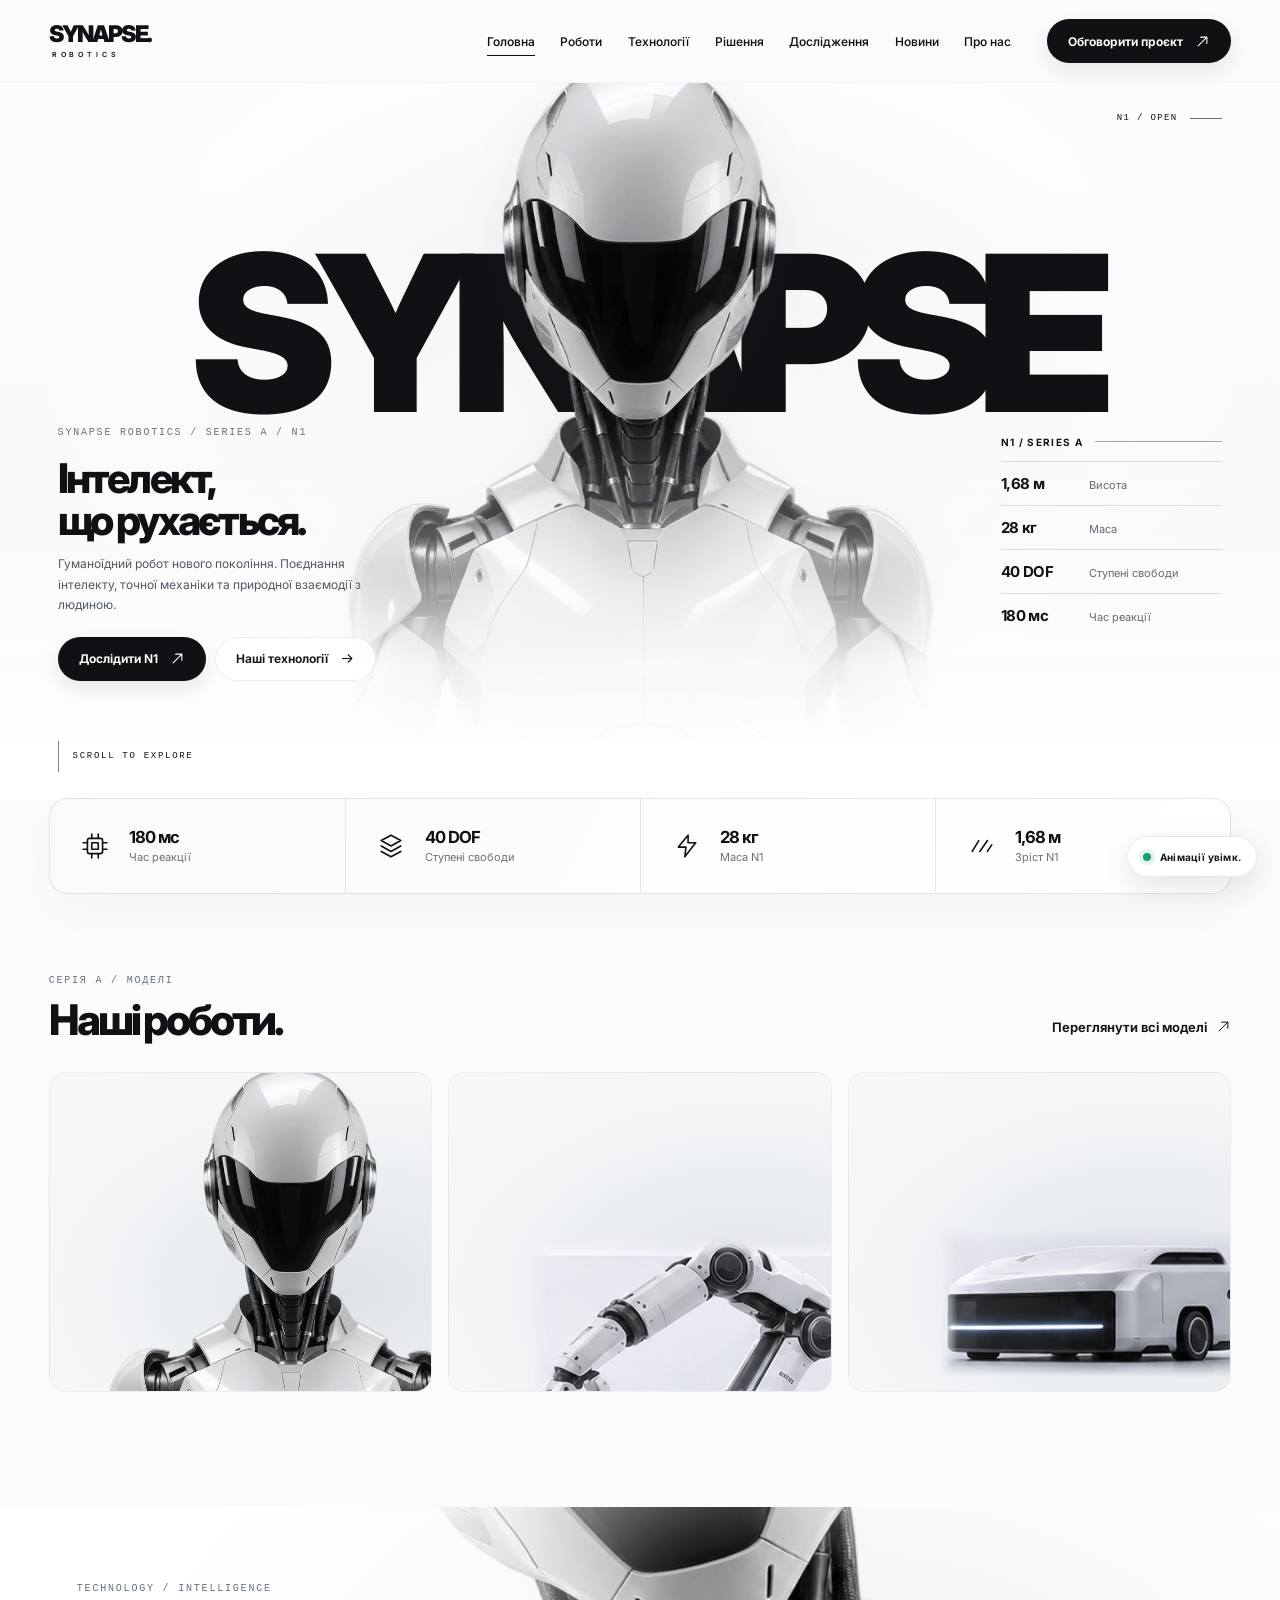
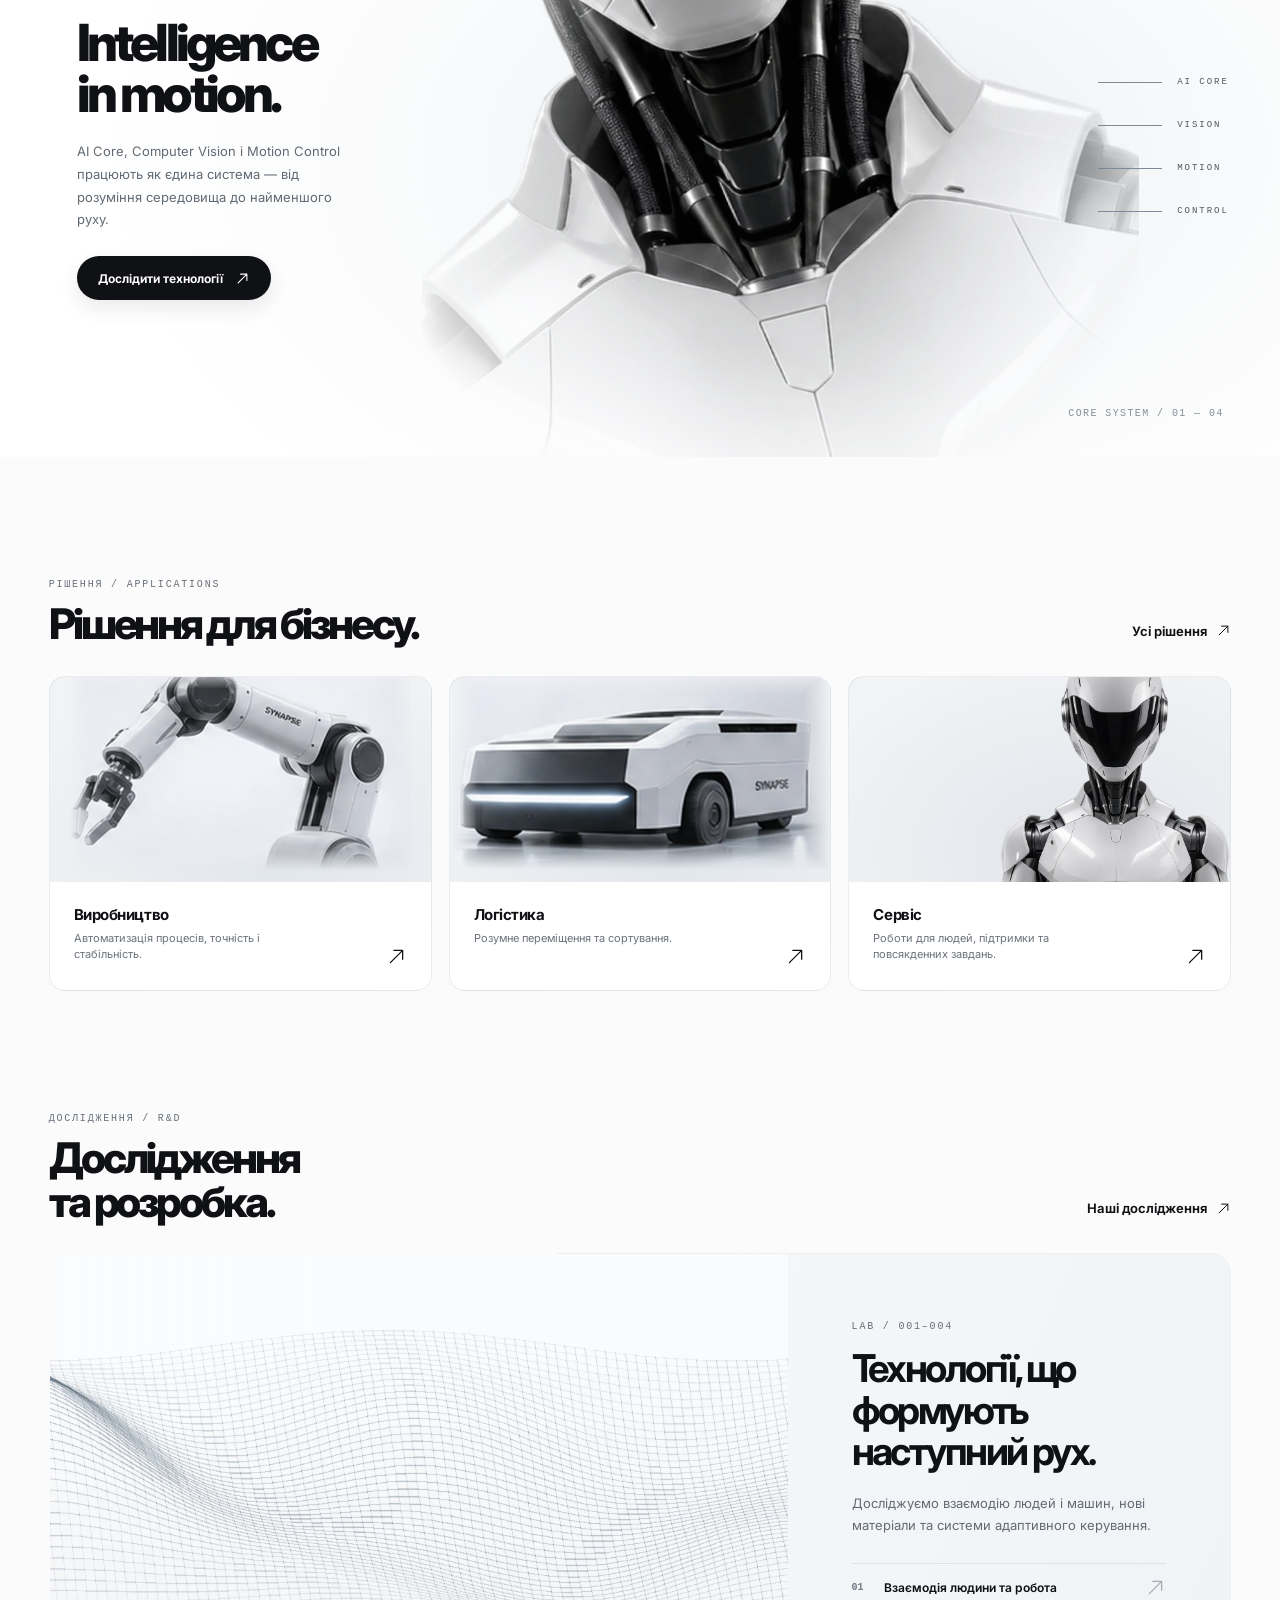
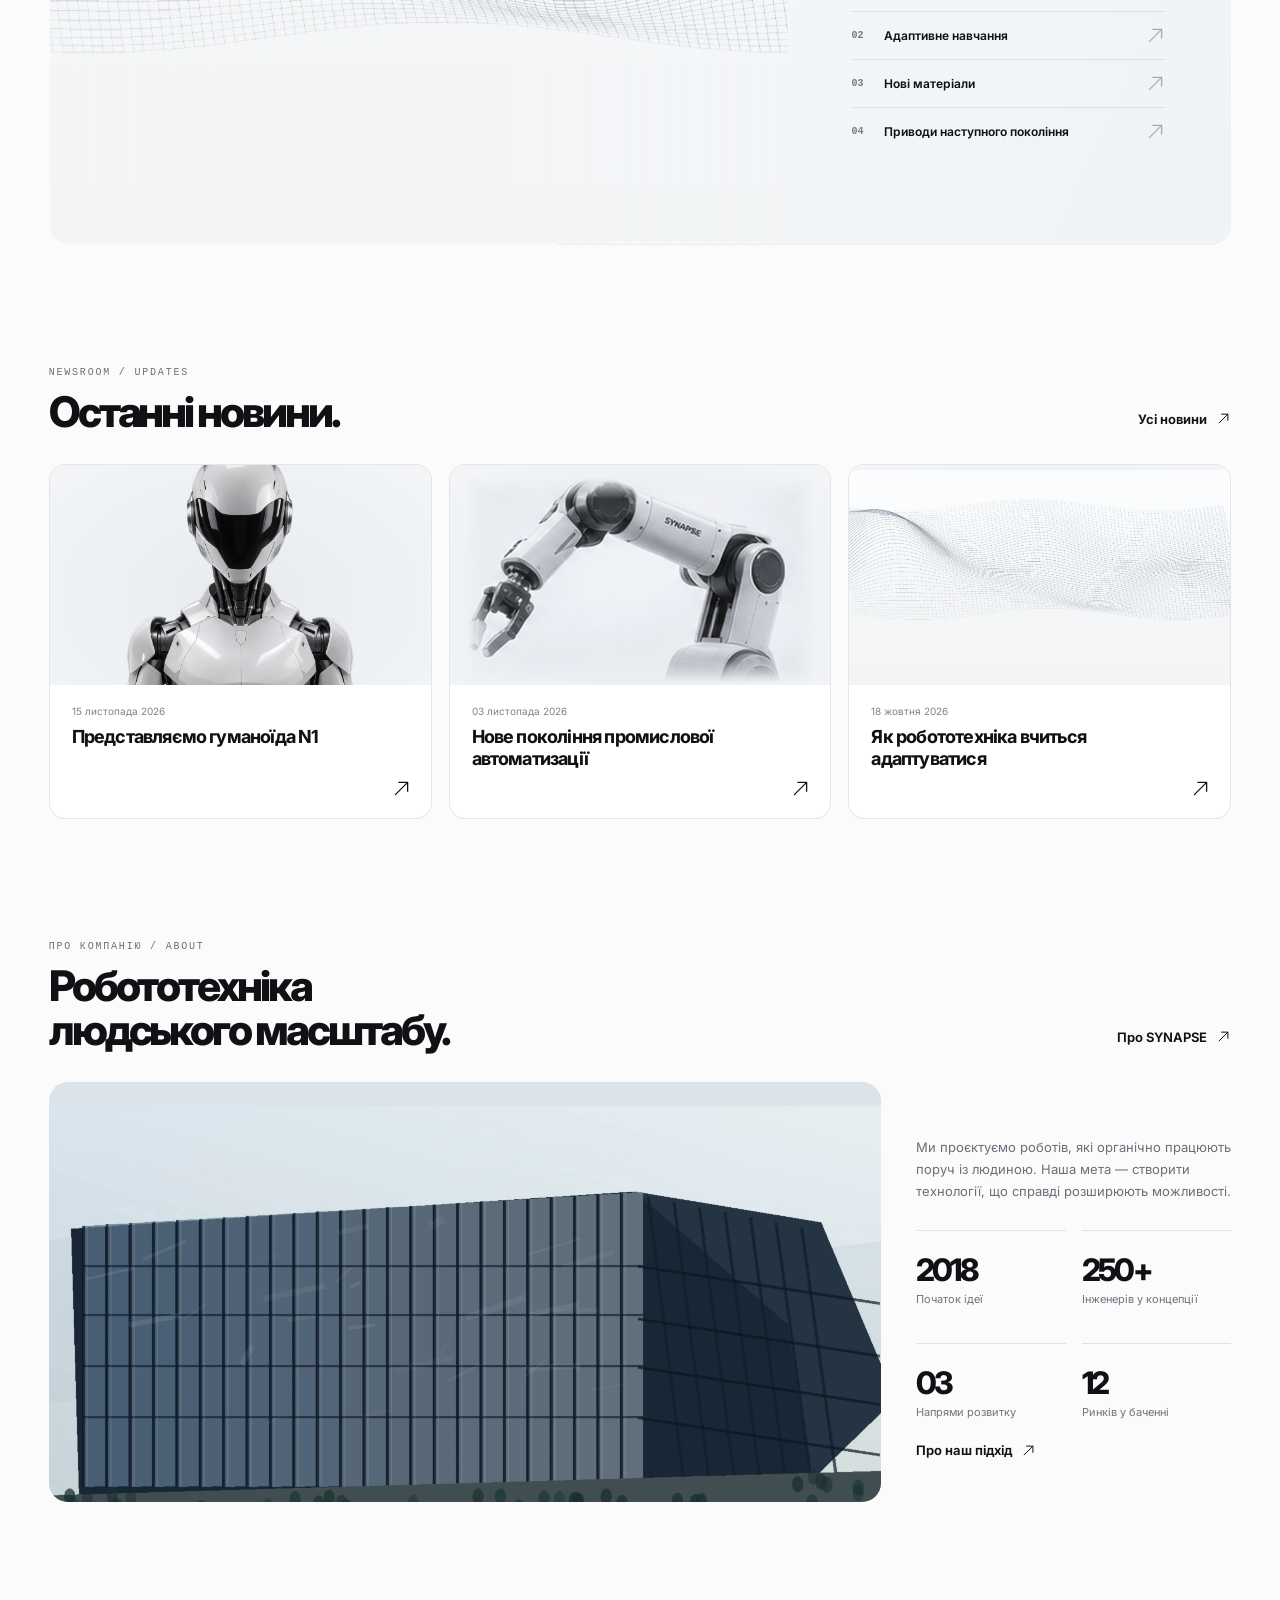
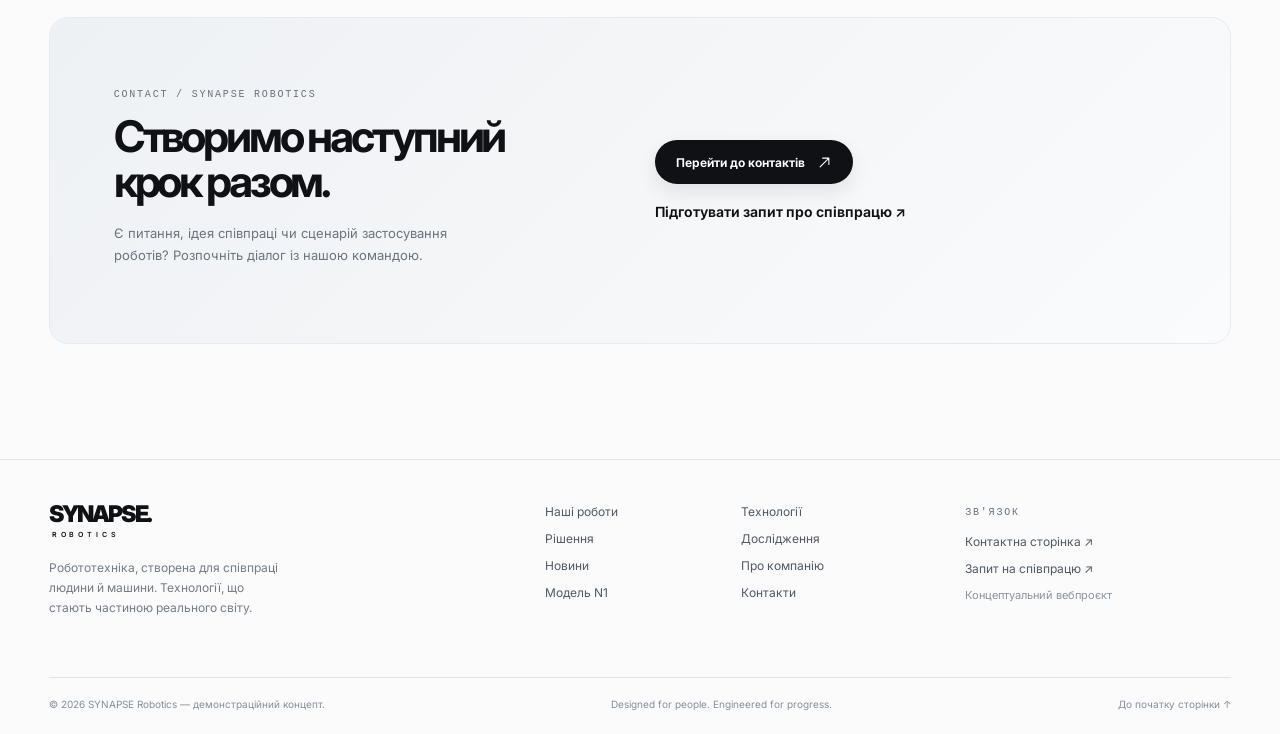
==== index.html @ aba58dbf "SYNAPSE" ====
<!DOCTYPE html>
<html lang="uk">
    <head>
        <meta charset="utf-8"/>
        <meta content="width=device-width, initial-scale=1" name="viewport"/>
        <meta content="#fbfbfc" name="theme-color"/>
        <meta content="SYNAPSE Robotics — концептуальна робототехнічна компанія. Моделі N1, A7, M3, технології, рішення й дослідження." name="description"/>
        <meta content="Інтелект, що рухається — SYNAPSE Robotics" property="og:title"/>
        <meta content="SYNAPSE Robotics — концептуальна робототехнічна компанія. Моделі N1, A7, M3, технології, рішення й дослідження." property="og:description"/>
        <title>
            Інтелект, що рухається | SYNAPSE Robotics
        </title>
        <link as="image" fetchpriority="high" href="assets/images/n1-1165.webp" imagesizes="(max-width: 767px) 100vw, 46vw" imagesrcset="assets/images/n1-480.webp 480w, assets/images/n1-720.webp 720w, assets/images/n1-960.webp 960w, assets/images/n1-1165.webp 1165w" rel="preload"/>
        <link href="assets/css/style.css" rel="stylesheet"/>
        <script defer="" src="assets/js/main.js">
        </script>
    </head>
    <body>
        <noscript>
            <div class="js-required">
                Для анімацій SYNAPSE потрібно ввімкнути JavaScript у браузері.
            </div>
        </noscript>
        <header class="site-header" id="top">
            <div class="header-inner">
                <a aria-label="SYNAPSE Robotics — головна" class="brand" aria-current="location" href="#hero">
                    <span>
                        SYNAPSE.
                    </span>
                    <span class="brand__sub">
                        ROBOTICS
                    </span>
                </a>
                <nav aria-label="Основна навігація" class="site-nav">
                    <a  aria-current="location" href="#hero">
                        Головна
                    </a>
                    <a href="#robots">
                        Роботи
                    </a>
                    <a href="#technology">
                        Технології
                    </a>
                    <a href="#solutions">
                        Рішення
                    </a>
                    <a href="#research">
                        Дослідження
                    </a>
                    <a href="#news">
                        Новини
                    </a>
                    <a href="#about">
                        Про нас
                    </a>
                </nav>
                <div class="header-cta">
                    <a class="btn btn-dark" href="#contact">
                        Обговорити проєкт
                        <svg aria-hidden="true" viewbox="0 0 24 24">
                            <path d="M5 19 19 5M9 5h10v10">
                            </path>
                        </svg>
                    </a>
                </div>
                <button aria-controls="mobile-menu" aria-expanded="false" aria-label="Відкрити меню" class="mobile-toggle" type="button">
                    <span>
                    </span>
                </button>
            </div>
            <nav aria-label="Мобільна навігація" class="mobile-panel" id="mobile-menu">
                <a  aria-current="location" href="#hero">
                    Головна
                </a>
                <a href="#robots">
                    Роботи
                </a>
                <a href="#technology">
                    Технології
                </a>
                <a href="#solutions">
                    Рішення
                </a>
                <a href="#research">
                    Дослідження
                </a>
                <a href="#news">
                    Новини
                </a>
                <a href="#about">
                    Про нас
                </a>
                <a class="btn btn-dark" href="#contact">
                    Зв’язатися з нами
                    <svg aria-hidden="true" viewbox="0 0 24 24">
                        <path d="M5 19 19 5M9 5h10v10">
                        </path>
                    </svg>
                </a>
            </nav>
        </header>
        <main id="main-content">
            <section aria-label="Гуманоїдний робот N1" class="hero" id="hero">
                <div aria-hidden="true" class="hero__atmosphere">
                </div>
                <div aria-hidden="true" class="hero__word">
                    SYNAPSE
                </div>
                <div class="hero__robot-stage">
                    <img alt="Гуманоїдний робот SYNAPSE N1: білий корпус, темний візор і деталізовані механізми" class="hero__robot" decoding="async" fetchpriority="high" height="1350" sizes="(max-width: 767px) 100vw, 46vw" src="assets/images/n1-1165.webp" srcset="assets/images/n1-480.webp 480w, assets/images/n1-720.webp 720w, assets/images/n1-960.webp 960w, assets/images/n1-1165.webp 1165w" width="1165"/>
                </div>
                <div aria-hidden="true" class="hero__fade">
                </div>
                <span class="hero__index monolabel">
                    N1 / OPEN
                </span>
                <div class="hero__copy">
                    <span class="eyebrow">
                        SYNAPSE ROBOTICS / SERIES A / N1
                    </span>
                    <h1>
                        Інтелект,
                        <br/>
                        що рухається.
                    </h1>
                    <p>
                        Гуманоїдний робот нового покоління. Поєднання інтелекту, точної механіки та природної взаємодії з людиною.
                    </p>
                    <div class="hero__buttons">
                        <a class="btn btn-dark" href="pages/robot-n1.html">
                            Дослідити N1
                            <svg aria-hidden="true" viewbox="0 0 24 24">
                                <path d="M5 19 19 5M9 5h10v10">
                                </path>
                            </svg>
                        </a>
                        <a class="btn btn-light" href="#technology">
                            Наші технології
                            <svg aria-hidden="true" viewbox="0 0 24 24">
                                <path d="M4 12h15m-6-6 6 6-6 6">
                                </path>
                            </svg>
                        </a>
                    </div>
                </div>
                <aside aria-label="Характеристики N1" class="hero__specs">
                    <div class="hero__spec-heading">
                        N1 / SERIES A
                    </div>
                    <div class="hero__spec-item">
                        <strong>
                            1,68 м
                        </strong>
                        <span>
                            Висота
                        </span>
                    </div>
                    <div class="hero__spec-item">
                        <strong>
                            28 кг
                        </strong>
                        <span>
                            Маса
                        </span>
                    </div>
                    <div class="hero__spec-item">
                        <strong>
                            40 DOF
                        </strong>
                        <span>
                            Ступені свободи
                        </span>
                    </div>
                    <div class="hero__spec-item">
                        <strong>
                            180 мс
                        </strong>
                        <span>
                            Час реакції
                        </span>
                    </div>
                </aside>
                <a class="hero__scroll monolabel" href="#robots">
                    SCROLL TO EXPLORE
                </a>
            </section>
            <div class="spec-strip container" data-reveal="">
                <div class="spec-strip__item">
                    <span class="icon">
                        <svg aria-hidden="true" viewbox="0 0 24 24">
                            <rect height="14" rx="2" width="14" x="5" y="5">
                            </rect>
                            <path d="M9 9h6v6H9zM9 1v4m6-4v4M9 19v4m6-4v4M1 9h4m-4 6h4m14-6h4m-4 6h4">
                            </path>
                        </svg>
                    </span>
                    <div>
                        <strong>
                            180 мс
                        </strong>
                        <span>
                            Час реакції
                        </span>
                    </div>
                </div>
                <div class="spec-strip__item">
                    <span class="icon">
                        <svg aria-hidden="true" viewbox="0 0 24 24">
                            <path d="m12 2 9 5-9 5-9-5 9-5Zm-9 10 9 5 9-5M3 17l9 5 9-5">
                            </path>
                        </svg>
                    </span>
                    <div>
                        <strong>
                            40 DOF
                        </strong>
                        <span>
                            Ступені свободи
                        </span>
                    </div>
                </div>
                <div class="spec-strip__item">
                    <span class="icon">
                        <svg aria-hidden="true" viewbox="0 0 24 24">
                            <path d="M13 2 4 13h7l-1 9 10-13h-7V2Z">
                            </path>
                        </svg>
                    </span>
                    <div>
                        <strong>
                            28 кг
                        </strong>
                        <span>
                            Маса N1
                        </span>
                    </div>
                </div>
                <div class="spec-strip__item">
                    <span class="icon">
                        <svg aria-hidden="true" viewbox="0 0 24 24">
                            <path d="M3 17 9 7m1 10 7-10m0 10 4-6">
                            </path>
                        </svg>
                    </span>
                    <div>
                        <strong>
                            1,68 м
                        </strong>
                        <span>
                            Зріст N1
                        </span>
                    </div>
                </div>
            </div>
            <section class="section container" id="robots">
                <div class="section-head" data-reveal="">
                    <div>
                        <span class="eyebrow">
                            СЕРІЯ А / МОДЕЛІ
                        </span>
                        <h2>
                            Наші роботи.
                        </h2>
                    </div>
                    <a class="link-arrow" href="pages/robots.html">
                        Переглянути всі моделі
                        <svg aria-hidden="true" viewbox="0 0 24 24">
                            <path d="M5 19 19 5M9 5h10v10">
                            </path>
                        </svg>
                    </a>
                </div>
                <div class="product-grid">
                    <a class="product-card product-card--n1" data-reveal="card" href="pages/robot-n1.html">
                        <div class="product-card__name">
                            <strong>
                                N1
                            </strong>
                            <small>
                                Гуманоїдний асистент
                            </small>
                            <p>
                                Універсальна допомога, комунікація та взаємодія з людьми.
                            </p>
                        </div>
                        <span aria-hidden="true" class="product-card__visual">
                            <img alt="N1 — Гуманоїдний асистент" class="product-card__image" decoding="async" loading="lazy" src="assets/images/n1-720.webp"/>
                        </span>
                        <span aria-hidden="true" class="round-arrow">
                            <svg aria-hidden="true" viewbox="0 0 24 24">
                                <path d="M4 12h15m-6-6 6 6-6 6">
                                </path>
                            </svg>
                        </span>
                    </a>
                    <a class="product-card product-card--a7" data-reveal="card" href="pages/robot-a7.html">
                        <div class="product-card__name">
                            <strong>
                                A7
                            </strong>
                            <small>
                                Промислова рука
                            </small>
                            <p>
                                Точна автоматизація для виробничих процесів.
                            </p>
                        </div>
                        <span aria-hidden="true" class="product-card__visual">
                            <img alt="A7 — Промислова рука" class="product-card__image" decoding="async" loading="lazy" src="assets/images/a7-arm.webp"/>
                        </span>
                        <span aria-hidden="true" class="round-arrow">
                            <svg aria-hidden="true" viewbox="0 0 24 24">
                                <path d="M4 12h15m-6-6 6 6-6 6">
                                </path>
                            </svg>
                        </span>
                    </a>
                    <a class="product-card product-card--m3" data-reveal="card" href="pages/robot-m3.html">
                        <div class="product-card__name">
                            <strong>
                                M3
                            </strong>
                            <small>
                                Автономна логістика
                            </small>
                            <p>
                                Інтелектуальні переміщення в складських просторах.
                            </p>
                        </div>
                        <span aria-hidden="true" class="product-card__visual">
                            <img alt="M3 — Автономна логістика" class="product-card__image" decoding="async" loading="lazy" src="assets/images/m3-carrier.webp"/>
                        </span>
                        <span aria-hidden="true" class="round-arrow">
                            <svg aria-hidden="true" viewbox="0 0 24 24">
                                <path d="M4 12h15m-6-6 6 6-6 6">
                                </path>
                            </svg>
                        </span>
                    </a>
                </div>
            </section>
            <section class="section" id="technology">
                <div class="technology-showcase">
                    <div class="technology-showcase__copy" data-reveal="">
                        <span class="eyebrow">
                            TECHNOLOGY / INTELLIGENCE
                        </span>
                        <h2>
                            Intelligence
                            <br/>
                            in motion.
                        </h2>
                        <p>
                            AI Core, Computer Vision і Motion Control працюють як єдина система — від розуміння середовища до найменшого руху.
                        </p>
                        <a class="btn btn-dark" href="pages/technology.html">
                            Дослідити технології
                            <svg aria-hidden="true" viewbox="0 0 24 24">
                                <path d="M5 19 19 5M9 5h10v10">
                                </path>
                            </svg>
                        </a>
                    </div>
                    <div aria-hidden="true" class="technology-showcase__image" data-reveal="visual">
                        <img alt="" loading="lazy" src="assets/images/n1-mechanics.webp"/>
                    </div>
                    <div class="technology-showcase__labels">
                        <span>
                            AI CORE
                        </span>
                        <span>
                            VISION
                        </span>
                        <span>
                            MOTION
                        </span>
                        <span>
                            CONTROL
                        </span>
                    </div>
                    <div class="technology-showcase__indexes monolabel">
                        CORE SYSTEM / 01 — 04
                    </div>
                </div>
            </section>
            <section class="section container" id="solutions">
                <div class="section-head" data-reveal="">
                    <div>
                        <span class="eyebrow">
                            РІШЕННЯ / APPLICATIONS
                        </span>
                        <h2>
                            Рішення для бізнесу.
                        </h2>
                    </div>
                    <a class="link-arrow" href="pages/solutions.html">
                        Усі рішення
                        <svg aria-hidden="true" viewbox="0 0 24 24">
                            <path d="M5 19 19 5M9 5h10v10">
                            </path>
                        </svg>
                    </a>
                </div>
                <div class="tile-grid">
                    <a data-reveal="card" class="tile-card tile-card--arm" href="pages/solutions.html#manufacturing">
                        <div class="tile-card__visual">
                            <img alt="Напрям Виробництво" decoding="async" loading="lazy" src="assets/images/a7-arm-detail.webp"/>
                        </div>
                        <div class="tile-card__foot">
                            <div>
                                <strong>
                                    Виробництво
                                </strong>
                                <p>
                                    Автоматизація процесів, точність і стабільність.
                                </p>
                            </div>
                            <span class="icon">
                                <svg aria-hidden="true" viewbox="0 0 24 24">
                                    <path d="M5 19 19 5M9 5h10v10">
                                    </path>
                                </svg>
                            </span>
                        </div>
                    </a>
                    <a data-reveal="card" class="tile-card tile-card--transport" href="pages/solutions.html#logistics">
                        <div class="tile-card__visual">
                            <img alt="Напрям Логістика" decoding="async" loading="lazy" src="assets/images/m3-detail.webp"/>
                        </div>
                        <div class="tile-card__foot">
                            <div>
                                <strong>
                                    Логістика
                                </strong>
                                <p>
                                    Розумне переміщення та сортування.
                                </p>
                            </div>
                            <span class="icon">
                                <svg aria-hidden="true" viewbox="0 0 24 24">
                                    <path d="M5 19 19 5M9 5h10v10">
                                    </path>
                                </svg>
                            </span>
                        </div>
                    </a>
                    <a data-reveal="card" class="tile-card tile-card--service" href="pages/solutions.html#service">
                        <div class="tile-card__visual">
                            <img alt="Напрям Сервіс" decoding="async" loading="lazy" src="assets/images/n1-720.webp"/>
                        </div>
                        <div class="tile-card__foot">
                            <div>
                                <strong>
                                    Сервіс
                                </strong>
                                <p>
                                    Роботи для людей, підтримки та повсякденних завдань.
                                </p>
                            </div>
                            <span class="icon">
                                <svg aria-hidden="true" viewbox="0 0 24 24">
                                    <path d="M5 19 19 5M9 5h10v10">
                                    </path>
                                </svg>
                            </span>
                        </div>
                    </a>
                </div>
            </section>
            <section class="section container" id="research">
                <div class="section-head" data-reveal="">
                    <div>
                        <span class="eyebrow">
                            ДОСЛІДЖЕННЯ / R&D
                        </span>
                        <h2>
                            Дослідження
                            <br/>
                            та розробка.
                        </h2>
                    </div>
                    <a class="link-arrow" href="pages/research.html">
                        Наші дослідження
                        <svg aria-hidden="true" viewbox="0 0 24 24">
                            <path d="M5 19 19 5M9 5h10v10">
                            </path>
                        </svg>
                    </a>
                </div>
                <div class="research-feature" data-reveal="">
                    <div class="research-feature__visual" data-reveal="visual">
                        <img alt="Абстрактна тривимірна дослідницька сітка поверхні" loading="lazy" src="assets/images/research-mesh.webp"/>
                    </div>
                    <div class="research-feature__content">
                        <span class="eyebrow">
                            LAB / 001–004
                        </span>
                        <h3>
                            Технології, що формують наступний рух.
                        </h3>
                        <p>
                            Досліджуємо взаємодію людей і машин, нові матеріали та системи адаптивного керування.
                        </p>
                        <div class="research-list">
                            <a href="pages/research.html#hri">
                                <span>
                                    01
                                </span>
                                Взаємодія людини та робота
                                <span class="icon">
                                    <svg aria-hidden="true" viewbox="0 0 24 24">
                                        <path d="M5 19 19 5M9 5h10v10">
                                        </path>
                                    </svg>
                                </span>
                            </a>
                            <a href="pages/research.html#learning">
                                <span>
                                    02
                                </span>
                                Адаптивне навчання
                                <span class="icon">
                                    <svg aria-hidden="true" viewbox="0 0 24 24">
                                        <path d="M5 19 19 5M9 5h10v10">
                                        </path>
                                    </svg>
                                </span>
                            </a>
                            <a href="pages/research.html#materials">
                                <span>
                                    03
                                </span>
                                Нові матеріали
                                <span class="icon">
                                    <svg aria-hidden="true" viewbox="0 0 24 24">
                                        <path d="M5 19 19 5M9 5h10v10">
                                        </path>
                                    </svg>
                                </span>
                            </a>
                            <a href="pages/research.html#actuators">
                                <span>
                                    04
                                </span>
                                Приводи наступного покоління
                                <span class="icon">
                                    <svg aria-hidden="true" viewbox="0 0 24 24">
                                        <path d="M5 19 19 5M9 5h10v10">
                                        </path>
                                    </svg>
                                </span>
                            </a>
                        </div>
                    </div>
                </div>
            </section>
            <section class="section container" id="news">
                <div class="section-head" data-reveal="">
                    <div>
                        <span class="eyebrow">
                            NEWSROOM / UPDATES
                        </span>
                        <h2>
                            Останні новини.
                        </h2>
                    </div>
                    <a class="link-arrow" href="pages/news.html">
                        Усі новини
                        <svg aria-hidden="true" viewbox="0 0 24 24">
                            <path d="M5 19 19 5M9 5h10v10">
                            </path>
                        </svg>
                    </a>
                </div>
                <div class="news-grid">
                    <a class="news-card" data-reveal="card" data-category="n1" href="pages/news.html#article-n1">
                        <div class="news-card__image news-card__image--robot">
                            <img alt="Ілюстрація: Представляємо гуманоїда N1" decoding="async" loading="lazy" src="assets/images/n1-720.webp"/>
                        </div>
                        <div class="news-card__body">
                            <time>
                                15 листопада 2026
                            </time>
                            <h3>
                                Представляємо гуманоїда N1
                            </h3>
                            <span class="icon">
                                <svg aria-hidden="true" viewbox="0 0 24 24">
                                    <path d="M5 19 19 5M9 5h10v10">
                                    </path>
                                </svg>
                            </span>
                        </div>
                    </a>
                    <a class="news-card" data-reveal="card" data-category="industry" href="pages/news.html#article-industry">
                        <div class="news-card__image news-card__image--arm">
                            <img alt="Ілюстрація: Нове покоління промислової автоматизації" decoding="async" loading="lazy" src="assets/images/a7-arm-detail.webp"/>
                        </div>
                        <div class="news-card__body">
                            <time>
                                03 листопада 2026
                            </time>
                            <h3>
                                Нове покоління промислової автоматизації
                            </h3>
                            <span class="icon">
                                <svg aria-hidden="true" viewbox="0 0 24 24">
                                    <path d="M5 19 19 5M9 5h10v10">
                                    </path>
                                </svg>
                            </span>
                        </div>
                    </a>
                    <a class="news-card" data-reveal="card" data-category="science" href="pages/news.html#article-science">
                        <div class="news-card__image news-card__image--mesh">
                            <img alt="Ілюстрація: Як робототехніка вчиться адаптуватися" decoding="async" loading="lazy" src="assets/images/research-mesh.webp"/>
                        </div>
                        <div class="news-card__body">
                            <time>
                                18 жовтня 2026
                            </time>
                            <h3>
                                Як робототехніка вчиться адаптуватися
                            </h3>
                            <span class="icon">
                                <svg aria-hidden="true" viewbox="0 0 24 24">
                                    <path d="M5 19 19 5M9 5h10v10">
                                    </path>
                                </svg>
                            </span>
                        </div>
                    </a>
                </div>
            </section>
            <section class="section container" id="about">
                <div class="section-head" data-reveal="">
                    <div>
                        <span class="eyebrow">
                            ПРО КОМПАНІЮ / ABOUT
                        </span>
                        <h2>
                            Робототехніка
                            <br/>
                            людського масштабу.
                        </h2>
                    </div>
                    <a class="link-arrow" href="pages/about.html">
                        Про SYNAPSE
                        <svg aria-hidden="true" viewbox="0 0 24 24">
                            <path d="M5 19 19 5M9 5h10v10">
                            </path>
                        </svg>
                    </a>
                </div>
                <div class="company-feature" data-reveal="">
                    <div class="company-feature__image" data-reveal="visual">
                        <img alt="Концептуальна скляна архітектура дослідницького кампусу SYNAPSE" loading="lazy" src="assets/images/synapse-campus.webp"/>
                    </div>
                    <div class="company-feature__copy">
                        <p>
                            Ми проєктуємо роботів, які органічно працюють поруч із людиною. Наша мета — створити технології, що справді розширюють можливості.
                        </p>
                        <div class="metric-grid">
                            <div class="metric">
                                <strong>
                                    2018
                                </strong>
                                <span>
                                    Початок ідеї
                                </span>
                            </div>
                            <div class="metric">
                                <strong>
                                    250+
                                </strong>
                                <span>
                                    Інженерів у концепції
                                </span>
                            </div>
                            <div class="metric">
                                <strong>
                                    03
                                </strong>
                                <span>
                                    Напрями розвитку
                                </span>
                            </div>
                            <div class="metric">
                                <strong>
                                    12
                                </strong>
                                <span>
                                    Ринків у баченні
                                </span>
                            </div>
                        </div>
                        <a class="link-arrow" href="pages/about.html">
                            Про наш підхід
                            <svg aria-hidden="true" viewbox="0 0 24 24">
                                <path d="M5 19 19 5M9 5h10v10">
                                </path>
                            </svg>
                        </a>
                    </div>
                </div>
            </section>
            <section class="container section" data-reveal="" id="contact">
                <div class="contact-band">
                    <div>
                        <span class="eyebrow">
                            CONTACT / SYNAPSE ROBOTICS
                        </span>
                        <h2>
                            Створимо наступний
                            <br/>
                            крок разом.
                        </h2>
                        <p>
                            Є питання, ідея співпраці чи сценарій застосування роботів? Розпочніть діалог із нашою командою.
                        </p>
                    </div>
                    <div class="contact-band__right">
                        <a class="btn btn-dark" href="pages/contact.html">
                            Перейти до контактів
                            <svg aria-hidden="true" viewbox="0 0 24 24">
                                <path d="M5 19 19 5M9 5h10v10">
                                </path>
                            </svg>
                        </a>
                        <a href="pages/contact.html#request">
                            Підготувати запит про співпрацю ↗
                        </a>
                    </div>
                </div>
            </section>
        </main>
        <footer class="site-footer">
            <div class="container">
                <div class="footer-grid">
                    <div class="footer-brand">
                        <a aria-label="На головну" class="brand" href="#hero">
                            <span>
                                SYNAPSE.
                            </span>
                            <span class="brand__sub">
                                ROBOTICS
                            </span>
                        </a>
                        <p>
                            Робототехніка, створена для співпраці людини й машини. Технології, що стають частиною реального світу.
                        </p>
                    </div>
                    <nav aria-label="Навігація футера" class="footer-links">
                        <a href="#robots">
                            Наші роботи
                        </a>
                        <a href="#technology">
                            Технології
                        </a>
                        <a href="#solutions">
                            Рішення
                        </a>
                        <a href="#research">
                            Дослідження
                        </a>
                        <a href="#news">
                            Новини
                        </a>
                        <a href="#about">
                            Про компанію
                        </a>
                        <a href="pages/robot-n1.html">
                            Модель N1
                        </a>
                        <a href="#contact">
                            Контакти
                        </a>
                    </nav>
                    <div class="footer-contact">
                        <span class="eyebrow">
                            ЗВ'ЯЗОК
                        </span>
                        <a href="#contact">
                            Контактна сторінка ↗
                        </a>
                        <a href="pages/contact.html#request">
                            Запит на співпрацю ↗
                        </a>
                        <span class="footer-concept-note">
                            Концептуальний вебпроєкт
                        </span>
                    </div>
                </div>
                <div class="footer-bottom">
                    <span>
                        © 2026 SYNAPSE Robotics — демонстраційний концепт.
                    </span>
                    <span>
                        Designed for people. Engineered for progress.
                    </span>
                    <a href="#top">
                        До початку сторінки ↑
                    </a>
                </div>
            </div>
        </footer>
    </body>
</html>
---- assets/css/style.css ----
@import url('https://fonts.googleapis.com/css2?family=Inter:wght@400;500;600;700;800;900&display=swap');

:root {
    color-scheme: light;
    --ink: #101114;
    --muted: #6b7077;
    --rule: rgba(24, 34, 46, 0.11);
    --paper: #fbfbfc;
    --soft: #f0f2f5;
    --wrap: 1536px;
    --radius: 18px;
    --ease: cubic-bezier(.19, 1, .22, 1);
}

*, *::before, *::after { box-sizing: border-box; }
html { scroll-behavior: auto; scroll-padding-top: 85px; }
body {
    margin: 0;
    min-width: 320px;
    overflow-x: clip;
    color: var(--ink);
    background: var(--paper);
    font-family: Inter, -apple-system, BlinkMacSystemFont, 'Segoe UI', sans-serif;
    font-size: 15px;
    -webkit-font-smoothing: antialiased;
    text-rendering: optimizeLegibility;
}
button, input, select, textarea { font: inherit; }
a { color: inherit; text-decoration: none; }
button { cursor: pointer; }
img { display: block; max-width: 100%; }
::selection { background: #15191f; color: white; }
:focus-visible { outline: 3px solid #a3b4c6; outline-offset: 4px; }
.no-scroll { overflow: hidden; }
.container { width: min(calc(100% - clamp(34px, 7.6vw, 132px)), var(--wrap)); margin-inline: auto; }
.monolabel, .eyebrow, .mini-label {
    font-family: 'SFMono-Regular', Consolas, 'Liberation Mono', monospace;
    font-size: 10px;
    font-weight: 500;
    letter-spacing: .18em;
    line-height: 1.8;
    text-transform: uppercase;
}
.eyebrow { color: #68717a; }
.mini-label { font-size: 9px; }
.small-arrow, .link-arrow { display: inline-flex; align-items: center; gap: 9px; font-size: 13px; font-weight: 650; }
.small-arrow svg, .link-arrow svg, .btn svg { transition: transform .35s var(--ease); }
.small-arrow:hover svg, .link-arrow:hover svg, .btn:hover svg { transform: translate(4px, -2px); }
.icon { display: inline-flex; align-items: center; justify-content: center; }
.icon svg { width: 21px; height: 21px; fill: none; stroke: currentColor; stroke-width: 1.5; stroke-linecap: round; stroke-linejoin: round; }

.site-header {
    height: 83px;
    position: sticky;
    top: 0;
    z-index: 100;
    background: rgba(251, 251, 252, .85);
    border-bottom: 1px solid rgba(24, 34, 46, .025);
    transition: background .3s, box-shadow .3s;
    animation: header-arrive .7s .05s both;
}
.site-header.scrolled { position: sticky; top: 0; background: rgba(251,251,252,.89); backdrop-filter: blur(22px); box-shadow: 0 1px 0 rgba(24,34,46,.06); }
.header-inner { width: min(calc(100% - clamp(34px, 7.6vw, 132px)), var(--wrap)); margin-inline: auto; height: 100%; display: flex; align-items: center; gap: 36px; }
.brand { display: inline-flex; flex: 0 0 auto; flex-direction: column; line-height: .87; font-weight: 900; font-size: 23px; letter-spacing: -.095em; }
.brand__sub { margin-top: 8px; font-size: 7px; font-weight: 600; letter-spacing: .56em; padding-left: 3px; }
.site-nav { display: flex; margin-left: auto; gap: clamp(11px, 2vw, 31px); align-items: center; }
.site-nav a { position: relative; white-space: nowrap; padding-block: 13px; font-size: 12px; font-weight: 530; transition: color .2s; }
.site-nav a:hover { color: #6e7984; }
.site-nav a::after { content: ''; position: absolute; height: 1px; background: currentColor; left: 0; bottom: 6px; width: 100%; transform-origin: left; transform: scaleX(0); transition: transform .3s var(--ease); }
.site-nav a:hover::after, .site-nav a[aria-current='page']::after { transform: scaleX(1); }
.header-cta { flex: 0 0 auto; }
.btn { display: inline-flex; align-items: center; justify-content: center; gap: 12px; border: 1px solid transparent; min-height: 44px; border-radius: 100px; font-size: 12px; font-weight: 670; white-space: nowrap; padding: 0 20px; transition: transform .35s var(--ease), box-shadow .35s, background .25s, color .25s; }
.btn:hover { transform: translateY(-2px); }
.btn-dark { background: #101114; color: white; box-shadow: 0 8px 20px rgba(17,19,23,.09); }
.btn-dark:hover { background: #30353a; box-shadow: 0 12px 26px rgba(17,19,23,.16); }
.btn-light { background: rgba(255,255,255,.89); color: #15181c; border-color: rgba(0,0,0,.07); }
.btn-light:hover { box-shadow: 0 9px 24px rgba(16,17,20,.06); }
.btn svg { width: 15px; height: 15px; stroke: currentColor; stroke-width: 1.7; stroke-linecap: round; stroke-linejoin: round; fill: none; }
.mobile-toggle { display: none; width: 44px; height: 44px; margin-left: auto; border: 1px solid var(--rule); background: white; border-radius: 50%; align-items: center; justify-content: center; }
.mobile-toggle span, .mobile-toggle span::before, .mobile-toggle span::after { content: ''; display: block; width: 17px; height: 1px; background: #121518; transition: transform .3s, opacity .3s; }
.mobile-toggle span::before { transform: translateY(-5px); }
.mobile-toggle span::after { transform: translateY(4px); }
.mobile-toggle[aria-expanded='true'] span { background: transparent; }
.mobile-toggle[aria-expanded='true'] span::before { transform: translateY(0) rotate(45deg); background: #121518; }
.mobile-toggle[aria-expanded='true'] span::after { transform: translateY(-1px) rotate(-45deg); background: #121518; }
.mobile-panel { display: none; }

/* Independent cinematic layers: atmosphere / type / product / copy / fade. */
.hero { isolation: isolate; overflow: hidden; height: clamp(675px, 56vw, 830px); position: relative; background: radial-gradient(ellipse 50% 56% at 50% 39%, #eaedf0 0, rgba(244,246,248,.68) 44%, rgba(255,255,255,.3) 78%, transparent 100%), linear-gradient(180deg,#fcfcfd 0%,#f8f9fa 65%,#fff 100%); }
.hero__atmosphere { z-index: 0; position: absolute; inset: 0; pointer-events: none; background: radial-gradient(ellipse 38% 36% at calc(50% + var(--light-x,0px)) calc(48% + var(--light-y,0px)), rgba(255,255,255,.96), transparent 90%); opacity: .78; transition: background .2s; }
.hero__word { position: absolute; left: 50%; top: clamp(152px, 13.1vw, 204px); z-index: 1; width: max-content; transform: translateX(-50%); font-size: clamp(104px, 17vw, 265px); font-weight: 900; letter-spacing: -.105em; line-height: .75; color: #101114; white-space: nowrap; user-select: none; animation: word-arrive .9s .2s both; }
.hero__robot-stage { position: absolute; z-index: 2; inset: 0; pointer-events: none; display: flex; justify-content: center; align-items: flex-start; overflow: hidden; }
.hero__robot { position: relative; display: block; width: clamp(525px, 46vw, 750px); height: auto; max-width: none; margin-top: -26px; transform: translate3d(var(--robot-x,0px),var(--robot-y,0px),0); filter: drop-shadow(0 12px 24px rgba(58,71,82,.075)); animation: robot-arrive 1.2s .3s both; will-change: transform; }
.hero__fade { position: absolute; z-index: 4; inset: auto 0 0; height: 55%; background: linear-gradient(to bottom,rgba(251,252,253,0) 0%,rgba(251,252,253,.24) 28%,rgba(251,252,253,.94) 66%, #fff 89%); pointer-events: none; }
.hero__copy { position: absolute; z-index: 5; left: max(calc(50vw - 768px), clamp(22px,4.5vw,68px)); top: 47%; max-width: 350px; animation: content-arrive .8s .58s both; }
.hero__copy h1 { font-size: clamp(37px, 3.2vw, 50px); margin: 16px 0 13px; font-weight: 800; letter-spacing: -.068em; line-height: 1.02; }
.hero__copy p { font-size: clamp(12px, .94vw, 14px); max-width: 304px; line-height: 1.67; color: #525962; margin: 0 0 22px; }
.hero__buttons { display: flex; gap: 9px; align-items: center; animation: content-arrive .8s .78s both; }
.hero__specs { position: absolute; z-index: 5; right: max(calc(50vw - 768px),clamp(22px,4.5vw,68px)); top: 49.2%; width: clamp(182px, 17.3vw, 266px); animation: content-arrive .85s 1.03s both; }
.hero__spec-heading { display: flex; gap: 12px; align-items: center; font-size: 10px; letter-spacing: .13em; font-weight: 680; margin-bottom: 13px; }
.hero__spec-heading::after { content: ''; height: 1px; background: #9da5ad; flex: 1; }
.hero__spec-item { display: grid; grid-template-columns: 76px 1fr; align-items: baseline; gap: 12px; border-top: 1px solid rgba(24,34,46,.14); padding: 12px 0; }
.hero__spec-item strong { font-size: 15px; letter-spacing: -.045em; }
.hero__spec-item span { font-size: 11px; color: #666b72; }
.hero__scroll { position: absolute; z-index: 6; bottom: 28px; left: max(calc(50vw - 768px),clamp(22px,4.5vw,68px)); display: flex; align-items: center; gap: 14px; font-size: 9px; letter-spacing: .19em; }
.hero__scroll::before { content: ''; width: 1px; height: 31px; background: #7c858f; }
.hero__index { position: absolute; z-index: 5; top: 27px; right: 4.5vw; display: flex; gap: 13px; align-items: center; font-size: 9px; letter-spacing: .15em; }
.hero__index::after { content: ''; width: 32px; height: 1px; background: #656a71; }

.spec-strip { position: relative; z-index: 7; margin-top: -2px; margin-bottom: 74px; display: grid; grid-template-columns: repeat(4, 1fr); border: 1px solid var(--rule); border-radius: 19px; background: linear-gradient(118deg,rgba(249,250,251,.98),rgba(255,255,255,.98)); box-shadow: 0 17px 44px rgba(31,48,66,.027); overflow: hidden; }
.spec-strip__item { display: flex; align-items: center; gap: 20px; padding: 24px clamp(16px,2.5vw,44px); min-height: 94px; }
.spec-strip__item + .spec-strip__item { border-left: 1px solid var(--rule); }
.spec-strip__item .icon { min-width: 27px; }
.spec-strip__item .icon svg { width: 26px; height: 26px; }
.spec-strip strong { display: block; font-size: clamp(16px, 1.3vw, 20px); letter-spacing: -.06em; }
.spec-strip span:not(.icon) { display: block; font-size: 11px; color: #6a727b; margin-top: 3px; }
.section { margin-block: 0 115px; }
.section-head { display: flex; justify-content: space-between; align-items: flex-end; gap: 24px; margin-bottom: 30px; }
.section-head h2, .section-title { font-size: clamp(32px, 3.3vw, 55px); font-weight: 800; margin: 8px 0 0; letter-spacing: -.072em; line-height: 1.04; }
.section-head > p, .section-head__right { color: #697078; max-width: 320px; font-size: 13px; line-height: 1.65; }
.section-head .link-arrow { margin-bottom: 7px; flex: 0 0 auto; }
.section-head__split { display: grid; grid-template-columns: 1fr 1fr; width: 100%; align-items: end; }
.product-grid { display: grid; grid-template-columns: repeat(3, minmax(0,1fr)); gap: 16px; }
.product-card { position: relative; isolation: isolate; display: block; min-height: clamp(265px, 25vw, 350px); border-radius: 17px; overflow: hidden; background: radial-gradient(ellipse 82% 64% at 78% 68%, #dfe3e8 0, #edf0f3 62%, #f6f7f9 100%); border: 1px solid rgba(38,49,60,.035); transition: transform .5s var(--ease),box-shadow .5s; }
.product-card:hover { transform: translateY(-5px); box-shadow: 0 23px 45px rgba(25,40,52,.095); }
.product-card__name { position: absolute; top: 28px; left: 27px; z-index: 3; }
.product-card__name strong { display: block; font-size: clamp(31px,3.2vw,47px); font-weight: 850; letter-spacing: -.075em; line-height: .95; }
.product-card__name small { display: block; font-size: 12px; font-weight: 560; margin-top: 8px; }
.product-card__name p { font-size: 11px; line-height: 1.45; color: #687079; max-width: 145px; margin: 9px 0 0; }
.product-card__image { position: absolute; z-index: 1; pointer-events: none; transition: transform .75s var(--ease); }
.product-card:hover .product-card__image { transform: translateY(-8px) scale(1.035); }
.product-card--n1 .product-card__image { right: -12%; top: -3%; height: 136%; width: auto; max-width: none; }
.product-card--a7 .product-card__image { width: 83%; max-width: none; right: -5%; bottom: -4%; }
.product-card--m3 .product-card__image { width: 81%; max-width: none; right: -5%; bottom: 5%; }
.round-arrow { position: absolute; z-index: 5; width: 42px; height: 42px; bottom: 24px; left: 25px; background: rgba(255,255,255,.91); display: flex; align-items: center; justify-content: center; border-radius: 50%; box-shadow: 0 5px 22px rgba(16,25,35,.045); transition: transform .4s var(--ease),background .3s; }
.round-arrow svg { width: 17px; height: 17px; stroke: #111; fill:none; stroke-width: 1.6; transition:transform .35s; }
.product-card:hover .round-arrow { transform: scale(1.09); background:white; }
.product-card:hover .round-arrow svg { transform: translateX(3px); }

.technology-showcase { position: relative; display: grid; grid-template-columns: 36% 64%; overflow: hidden; min-height: 550px; padding: 69px clamp(34px, 6vw, 100px); background: radial-gradient(ellipse 58% 85% at 66% 45%, #ebeff3 0%, #f9fafb 54%, #fff 100%); }
.technology-showcase__copy { position: relative; z-index: 4; }
.technology-showcase__copy h2 { font-size: clamp(37px, 4vw, 64px); font-weight: 820; line-height: 1.01; letter-spacing: -.075em; max-width: 350px; margin: 19px 0 20px; }
.technology-showcase__copy p { max-width: 280px; font-size: 13px; line-height: 1.75; color: #626a73; margin: 0 0 25px; }
.technology-showcase__image { pointer-events: none; position: absolute; width: 56%; right: 11%; top: -25%; bottom: -5%; z-index: 1; overflow: hidden; mask-image: radial-gradient(ellipse 58% 58% at 49% 49%, black 39%,transparent 100%); -webkit-mask-image: radial-gradient(ellipse 58% 58% at 49% 49%, black 39%,transparent 100%); }
.technology-showcase__image img { width: 100%; height: 110%; object-fit: cover; object-position: 58% 45%; filter: saturate(.45) contrast(1.08); transform: rotate(-14deg) scale(1.1); }
.technology-showcase__labels { z-index: 3; position: absolute; top: 31%; right: clamp(28px,4vw,90px); display: grid; gap: 33px; }
.technology-showcase__labels span { display: flex; align-items: center; gap: 15px; font-size: 9px; color: #4f575e; letter-spacing: .22em; font-family: Consolas,monospace; }
.technology-showcase__labels span::before { content: ''; display:block; width: clamp(24px,5vw,95px); height:1px; background: #7d8b98; }
.technology-showcase__indexes { position: absolute; bottom: 34px; right: 4.4vw; color: #858e97; font-size: 10px; letter-spacing: .14em; }

.tile-grid { display: grid; grid-template-columns: repeat(3,1fr); gap: 17px; }
.tile-card { display:flex; flex-direction:column; position: relative; overflow:hidden; min-height: 315px; border: 1px solid rgba(20,34,47,.06); border-radius: 16px; background: linear-gradient(150deg, #e8ecf0, #f9fafb 70%); transition: transform .45s var(--ease),box-shadow .45s; }
.tile-card:hover { transform: translateY(-4px); box-shadow: 0 20px 37px rgba(25,40,52,.075); }
.tile-card__visual { position: relative; height: 205px; overflow:hidden; background: radial-gradient(ellipse 75% 100% at 60% 85%,#e1e6eb,#f1f3f5); }
.tile-card__visual img { width: 100%; height: 100%; object-fit: contain; transition: transform .65s var(--ease); }
.tile-card:hover .tile-card__visual img { transform: translateY(-4px) scale(1.05); }
.tile-card--arm img { object-position: center 48%; }
.tile-card--transport img { object-position: 50% 60%; }
.tile-card--service img { max-width: 260px; height: 130%; width: auto; margin-left:auto; margin-top:-26px; }
.tile-card__foot { display:flex; flex:1; padding: 23px 24px; justify-content: space-between; gap: 20px; background: #fff; }
.tile-card__foot strong { font-size: 15px; letter-spacing: -.03em; }
.tile-card__foot p { margin: 6px 0 0; color: #6c727b; line-height:1.5; font-size: 11px; max-width:250px; }
.tile-card__foot .icon { align-self:flex-end; }

.research-feature { background: linear-gradient(115deg, #f8fafb, #f0f3f6); border-radius: 20px; overflow:hidden; display:grid; grid-template-columns: 1.25fr .75fr; min-height: 470px; border: 1px solid #edf0f2; }
.research-feature__visual { background: #f5f7f9; position:relative; overflow: hidden; }
.research-feature__visual img { width:100%; height:100%; object-fit: cover; }
.research-feature__visual::after { content: ''; position:absolute; inset:0; background:linear-gradient(90deg, transparent,rgba(247,249,250,.15)); pointer-events:none; }
.research-feature__content { padding: clamp(30px,5vw,70px); display:flex; flex-direction:column; justify-content:center; }
.research-feature__content h3 { font-size: clamp(28px,3vw,43px); line-height:1.07; letter-spacing:-.067em; margin:12px 0 20px; }
.research-feature__content p { color:#626b74; font-size:13px; line-height:1.7; margin:0 0 27px; }
.research-list { display:grid; gap:0; margin-bottom:25px; }
.research-list a { padding:13px 0; display:flex; border-top:1px solid #dce2e6; align-items:center; gap:20px; font-size:12px; font-weight:620; }
.research-list a span { color:#707a84; font-size:10px; font-family:Consolas,monospace; }
.research-list a .icon { margin-left:auto; opacity:.6; }

.news-grid { display:grid; grid-template-columns:repeat(3,1fr); gap:17px; }
.news-card { border-radius:16px; overflow:hidden; border:1px solid var(--rule); background:#fff; display:block; transition:transform .4s var(--ease),box-shadow .3s; }
.news-card:hover { transform:translateY(-4px); box-shadow:0 19px 38px rgba(28,40,51,.07); }
.news-card__image { height:220px; overflow:hidden; background:radial-gradient(ellipse at 50% 60%,#e7ebf0,#f3f5f7); }
.news-card__image img { width:100%; height:100%; object-fit:cover; transition:transform .65s var(--ease); }
.news-card__image--robot img { object-fit:contain; width:78%; height:120%; margin:-7% auto 0; }
.news-card__image--arm img { object-fit:contain; max-width:91%; margin:auto; }
.news-card:hover img { transform:scale(1.04); }
.news-card__body { min-height:133px; padding:20px 22px 24px; position:relative; }
.news-card__body time { display:block; color:#7a838b; font-size:10px; margin-bottom:9px; }
.news-card__body h3 { margin:0; font-size:18px; font-weight:730; line-height:1.25; max-width:275px; letter-spacing:-.045em; }
.news-card__body > .icon { position:absolute; right:19px; bottom:19px; }

.company-feature { display:grid; grid-template-columns:1.45fr .55fr; gap:35px; }
.company-feature__image { height:420px; background: #dce3e9; border-radius:19px; overflow:hidden; position:relative; }
.company-feature__image img { width:100%; height:100%; object-fit:cover; }
.company-feature__copy { align-self:center; }
.company-feature__copy p { line-height:1.68; font-size:13px; color:#697078; }
.metric-grid { display:grid; grid-template-columns:repeat(2,1fr); gap:16px; margin-top:28px; }
.metric { padding:20px 0; border-top:1px solid var(--rule); }
.metric strong { display:block; font-size:31px; font-weight:790; letter-spacing:-.085em; }
.metric span { color:#6d747c; font-size:11px; }
.contact-band { border-radius:19px; padding:clamp(33px,5vw,68px); display:grid; grid-template-columns:1fr 1fr; gap:30px; background:linear-gradient(135deg,#eef1f4,#fafbfc); border:1px solid #e7eaee; }
.contact-band h2 { font-size:clamp(32px,3.4vw,54px); letter-spacing:-.072em; line-height:1.04; margin:10px 0 19px; }
.contact-band p { color:#6c747e; line-height:1.65; max-width:370px; font-size:13px; }
.contact-band__right { align-self:center; display:flex; flex-direction:column; align-items:flex-start; gap:19px; }
.contact-band__right a:not(.btn) { font-size:14px; font-weight:650; }
.contact-band__right a:not(.btn):hover { text-decoration:underline; }

.site-footer { margin-top:105px; border-top:1px solid var(--rule); padding-block:44px 24px; }
.footer-grid { display:grid; grid-template-columns:1.2fr 1fr .7fr; gap:40px; }
.footer-brand p { max-width:235px; font-size:12px; line-height:1.65; color:#747b83; margin-top:20px; }
.footer-links { display:grid; grid-template-columns:repeat(2,1fr); gap:12px; align-content:start; }
.footer-links a, .footer-contact a { font-size:12px; color:#515961; }
.footer-links a:hover,.footer-contact a:hover { color:#111; }
.footer-contact { display:flex; flex-direction:column; gap:12px; }
.footer-bottom { display:flex; justify-content:space-between; gap:20px; border-top:1px solid var(--rule); margin-top:47px; padding-top:20px; color:#868e96; font-size:10px; }
.footer-bottom a:hover { color:#101114; }

/* Interior pages: consistent editorial hierarchy, functional route anchors. */
.page-hero { position:relative; min-height:390px; padding-block:90px 65px; overflow:hidden; background:radial-gradient(ellipse 48% 76% at 78% 40%,#e9edf1,#f8f9fa 70%,#fbfbfc 100%); }
.page-hero .container { position:relative; z-index:2; }
.page-hero h1 { font-size:clamp(55px,7.5vw,125px); font-weight:850; letter-spacing:-.095em; line-height:.95; max-width:850px; margin:20px 0 24px; }
.page-hero p { color:#667079; max-width:530px; line-height:1.72; font-size:clamp(13px,1.05vw,16px); }
.page-hero__index { position:absolute; right:5vw; bottom:40px; color:#8a949e; font-size:10px; letter-spacing:.1em; }
.page-intro { display:grid; grid-template-columns:.8fr 1.2fr; align-items:start; gap:90px; margin-top:105px; margin-bottom:75px; }
.page-intro h2 { font-size:clamp(31px,3.5vw,52px); line-height:1.08; letter-spacing:-.07em; margin:10px 0; }
.page-intro p { color:#606b75; font-size:15px; line-height:1.78; max-width:690px; }
.bread { font-family:Consolas,monospace; display:flex; align-items:center; gap:10px; color:#7a848d; font-size:11px; letter-spacing:.08em; }
.bread a:hover { color:#111; }
.feature-grid { display:grid; grid-template-columns:repeat(3,1fr); gap:15px; }
.feature-card { min-height:220px; background:linear-gradient(140deg,#f1f3f5,#fbfbfc); border:1px solid var(--rule); border-radius:17px; padding:28px; display:flex; flex-direction:column; align-items:flex-start; }
.feature-card .icon { margin-bottom:auto; }
.feature-card h3 { font-size:19px; margin:24px 0 9px; font-weight:750; letter-spacing:-.045em; }
.feature-card p { line-height:1.62; font-size:12px; color:#6b737b; margin:0; }
.section-padded { margin-block:105px; }
.model-hero { background:radial-gradient(ellipse at 64% 48%,#dfe4e9,#f5f7f9 50%,#fff 80%); min-height:660px; position:relative; isolation:isolate; overflow:hidden; }
.model-hero .container { position:relative; z-index:3; height:660px; }
.model-hero__copy { position:absolute; top:130px; left:0; z-index:3; max-width:400px; }
.model-hero__copy h1 { font-size:clamp(93px,13vw,190px); font-weight:850; line-height:.86; letter-spacing:-.095em; margin:18px 0 18px; }
.model-hero__copy h2 { font-size:21px; font-weight:600; margin:0 0 18px; }
.model-hero__copy p { color:#646e77; max-width:320px; line-height:1.75; font-size:13px; }
.model-hero__image { position:absolute; z-index:1; height:96%; width:auto; max-width:none; object-fit:contain; right:3%; top:0; }
.model-hero--a7 .model-hero__image { width:78%; height:auto; top:18%; right:-6%; }
.model-hero--m3 .model-hero__image { width:72%; height:auto; top:27%; right:-1%; }
.model-hero__shade { position:absolute; inset:auto 0 0; z-index:2; height:25%; background:linear-gradient(transparent,#fafbfc); }
.model-specs { margin-top:40px; }
.model-details { display:grid; grid-template-columns:1fr 1fr; gap:60px; align-items:center; }
.model-details__visual { min-height:500px; background:radial-gradient(circle at 50% 50%,#dfe4e9,#f8fafb 66%); border-radius:20px; overflow:hidden; position:relative; }
.model-details__visual img { width:100%; height:500px; object-fit:contain; }
.model-details__text h2 { font-size:clamp(36px,4.5vw,70px); font-weight:800; letter-spacing:-.076em; line-height:1.03; }
.model-details__text p { font-size:14px; color:#606971; line-height:1.78; max-width:500px; }
.tech-module { min-height:550px; background:radial-gradient(circle at 70% 40%,#e6eaef,#f8f9fa 70%); border-radius:22px; overflow:hidden; position:relative; display:grid; grid-template-columns:1fr 1fr; }
.tech-module__copy { padding:clamp(33px,6vw,95px); position:relative; z-index:2; }
.tech-module__copy h2 { font-size:clamp(35px,4vw,62px); letter-spacing:-.075em; line-height:1.05; }
.tech-module__copy p { max-width:430px; color:#68717a; line-height:1.8; }
.tech-module__visual { overflow:hidden; mask-image:linear-gradient(90deg,transparent,#000 28%); }
.tech-module__visual img { width:100%; height:100%; object-fit:cover; object-position:center 40%; }
.tech-tabs { display:flex; gap:9px; flex-wrap:wrap; margin-top:23px; }
.tech-tabs button, .pill-filter { background:white; border:1px solid #dfe4e8; border-radius:100px; color:#66727d; padding:11px 19px; font-size:12px; transition:all .25s; }
.tech-tabs button[aria-selected='true'], .pill-filter[aria-pressed='true'] { background:#14171b; color:white; border-color:#14171b; }
.tech-tabs button:hover, .pill-filter:hover { border-color:#9ca5af; }
.text-panel { margin-top:20px; min-height:94px; font-size:13px; line-height:1.7; color:#67727b; }
.news-filters { display:flex; gap:8px; margin-bottom:27px; flex-wrap:wrap; }
.news-card[hidden] { display:none; }
.contact-layout { display:grid; grid-template-columns:.85fr 1.15fr; gap:60px; padding-top:85px; }
.contact-data { display:grid; gap:0; margin-top:35px; }
.contact-data a, .contact-data div { display:flex; gap:14px; align-items:center; padding:19px 0; border-top:1px solid var(--rule); font-size:14px; }
.contact-data .icon svg { width:21px; height:21px; }
.contact-form { background:#f2f4f6; border:1px solid #e8ebef; border-radius:22px; padding:clamp(24px,4vw,58px); }
.contact-form h2 { margin:0 0 10px; letter-spacing:-.06em; font-size:31px; }
.contact-form p { color:#69727a; line-height:1.65; font-size:12px; margin-bottom:26px; }
.field-row { display:grid; grid-template-columns:1fr 1fr; gap:14px; }
.field { display:grid; gap:8px; margin-bottom:17px; }
.field label { color:#59636c; font-size:11px; font-weight:600; }
.field input, .field textarea, .field select { width:100%; background:white; color:#161a1f; padding:13px 14px; border:1px solid #dfe4e8; border-radius:10px; font-size:13px; outline:none; transition:border-color .2s,box-shadow .2s; }
.field input:focus,.field textarea:focus,.field select:focus { border-color:#798692; box-shadow:0 0 0 3px rgba(160,180,195,.18); }
.field textarea { resize:vertical; min-height:130px; }
.form-status { min-height:18px; margin-top:14px; color:#56616a; font-size:11px; }
.accordion { border-top:1px solid var(--rule); }
.accordion details { border-bottom:1px solid var(--rule); }
.accordion summary { cursor:pointer; padding:22px 0; display:flex; align-items:center; justify-content:space-between; font-size:16px; font-weight:680; list-style:none; }
.accordion summary::-webkit-details-marker { display:none; }
.accordion summary::after { content:'+'; font-size:24px; font-weight:400; }
.accordion details[open] summary::after { content:'−'; }
.accordion details p { max-width:800px; line-height:1.75; font-size:13px; color:#65707a; margin:0 0 23px; }
.project-note { background:#f5f7f8; padding:18px 22px; border-left:2px solid #313d49; line-height:1.75; font-size:12px; color:#67717b; }

.js-motion [data-reveal] { opacity:0; transform:translateY(30px); transition:opacity .85s var(--ease),transform .85s var(--ease); }
.js-motion [data-reveal].is-visible { opacity:1; transform:translateY(0); }
@keyframes header-arrive { from { opacity:0; transform:translateY(-16px); } to { opacity:1; transform:none; } }
@keyframes word-arrive { from { opacity:0; transform:translate(-50%,18px); filter:blur(5px); } to { opacity:1; transform:translate(-50%,0); filter:blur(0); } }
@keyframes robot-arrive { from { opacity:0; translate:0 46px; } to { opacity:1; translate:0 0; } }
@keyframes content-arrive { from { opacity:0; transform:translateY(20px); } to { opacity:1; transform:none; } }

@media (max-width:1190px) {
    .site-nav { gap:13px; }
    .site-nav a { font-size:11px; }
    .header-inner { gap:22px; }
    .brand { font-size:20px; }
    .header-cta .btn { padding-inline:15px; }
    .hero__copy { max-width:300px; }
    .hero__specs { width:174px; }
    .hero__spec-item { grid-template-columns:66px 1fr; gap:6px; }
    .hero__robot { width:clamp(490px,48vw,660px); }
    .technology-showcase__image { width:60%; right:8%; }
}
@media (max-width:990px) {
    .site-nav,.header-cta { display:none; }
    .mobile-toggle { display:flex; }
    .mobile-panel { display:flex; flex-direction:column; gap:0; position:absolute; top:83px; left:0; right:0; background:rgba(251,251,252,.985); border-bottom:1px solid var(--rule); box-shadow:0 25px 40px rgba(20,25,35,.09); padding:10px max(22px,6vw) 25px; opacity:0; visibility:hidden; pointer-events:none; transform:translateY(-12px); transition:opacity .25s,visibility .25s,transform .3s; }
    .mobile-panel.is-open { opacity:1; visibility:visible; pointer-events:auto; transform:translateY(0); }
    .mobile-panel a:not(.btn) { font-size:22px; font-weight:730; letter-spacing:-.045em; padding:14px 0; border-bottom:1px solid var(--rule); }
    .mobile-panel .btn { align-self:flex-start; margin-top:22px; }
    .hero { height:705px; }
    .hero__word { font-size:clamp(100px,16.3vw,175px); top:195px; }
    .hero__robot { width:510px; margin-top:10px; }
    .hero__copy { top:50%; }
    .hero__specs { top:52%; }
    .spec-strip__item { padding:20px 16px; gap:12px; }
    .technology-showcase { min-height:510px; padding:55px 35px; }
    .technology-showcase__labels { right:26px; }
    .page-intro { gap:40px; }
}
@media (max-width:767px) {
    .container,.header-inner { width:calc(100% - 38px); }
    .site-header { height:70px; }
    .mobile-panel { top:70px; }
    .brand { font-size:21px; }
    .hero { height:auto; min-height:880px; overflow:hidden; padding-bottom:0; }
    .hero__word { top:183px; font-size:clamp(62px,17vw,126px); letter-spacing:-.11em; }
    .hero__robot-stage { height:530px; bottom:auto; }
    .hero__robot { width:min(100vw,500px); margin-top:0; }
    .hero__fade { top:255px; bottom:auto; height:280px; background:linear-gradient(transparent,rgba(251,252,253,.8) 65%,#fbfcfd 90%); }
    .hero__atmosphere { height:510px; }
    .hero__index { top:22px; right:20px; }
    .hero__copy { position:relative; top:auto; left:auto; max-width:none; margin:485px 19px 0; }
    .hero__copy h1 { max-width:370px; font-size:clamp(39px,8vw,57px); margin:11px 0; }
    .hero__copy p { font-size:13px; max-width:405px; margin-bottom:21px; }
    .hero__specs { position:relative; right:auto; top:auto; width:auto; max-width:490px; margin:33px 19px 45px; display:grid; grid-template-columns:repeat(2,minmax(0,1fr)); gap:0 22px; }
    .hero__spec-heading { grid-column:1/-1; }
    .hero__spec-item { grid-template-columns:1fr; gap:3px; padding:11px 0; }
    .hero__scroll { display:none; }
    .spec-strip { grid-template-columns:repeat(2,1fr); margin-bottom:75px; }
    .spec-strip__item { min-height:90px; }
    .spec-strip__item:nth-child(3) { border-left:0; border-top:1px solid var(--rule); }
    .spec-strip__item:nth-child(4) { border-top:1px solid var(--rule); }
    .section { margin-bottom:79px; }
    .section-head h2,.section-title { font-size:35px; }
    .section-head { align-items:flex-end; }
    .section-head .link-arrow { font-size:11px; }
    .product-grid,.tile-grid,.news-grid,.feature-grid { grid-template-columns:repeat(2,minmax(0,1fr)); gap:12px; }
    .product-card { min-height:295px; }
    .product-card__name { left:19px; top:22px; }
    .product-card__name strong { font-size:34px; }
    .product-card__name small { font-size:10px; }
    .product-card__name p { display:none; }
    .product-card--n1 .product-card__image { height:123%; right:-24%; top:8%; }
    .product-card--a7 .product-card__image { width:108%; right:-16%; bottom:10%; }
    .product-card--m3 .product-card__image { width:109%; right:-16%; bottom:13%; }
    .technology-showcase { display:block; min-height:640px; padding:37px 22px; }
    .technology-showcase__copy h2 { font-size:42px; }
    .technology-showcase__image { width:89%; right:0; top:235px; height:440px; }
    .technology-showcase__labels { top:auto; bottom:46px; right:23px; gap:17px; }
    .technology-showcase__labels span::before { width:26px; }
    .technology-showcase__indexes { display:none; }
    .tile-card { min-height:284px; }
    .tile-card__visual { height:165px; }
    .tile-card__foot { padding:16px; }
    .research-feature { grid-template-columns:1fr; }
    .research-feature__visual { height:300px; }
    .research-feature__content { padding:25px; }
    .news-card__image { height:170px; }
    .company-feature { grid-template-columns:1fr; }
    .company-feature__image { height:310px; }
    .company-feature__copy { display:grid; grid-template-columns:1fr 1fr; gap:25px; }
    .company-feature__copy > p { margin:0; }
    .metric-grid { margin-top:0; }
    .contact-band { grid-template-columns:1fr; }
    .footer-grid { grid-template-columns:1fr 1fr; }
    .footer-brand { grid-column:1/-1; }
    .page-hero { min-height:335px; padding:69px 0 43px; }
    .page-hero h1 { font-size:clamp(52px,11vw,82px); }
    .page-intro { grid-template-columns:1fr; gap:9px; margin-top:65px; }
    .model-hero,.model-hero .container { min-height:780px; height:780px; }
    .model-hero__copy { top:65px; }
    .model-hero__copy h1 { font-size:105px; }
    .model-hero__image { height:63%; right:-27%; top:245px; }
    .model-hero--a7 .model-hero__image,.model-hero--m3 .model-hero__image { width:100%; top:400px; right:-8%; }
    .model-details,.tech-module,.contact-layout { grid-template-columns:1fr; }
    .tech-module__visual { min-height:350px; mask-image:linear-gradient(180deg,transparent,#000 35%); }
    .contact-layout { gap:30px; padding-top:60px; }
}
@media (max-width:520px) {
    .hero { min-height:0; }
    .hero__word { top:183px; }
    .hero__robot-stage { height:500px; }
    .hero__copy { margin-top:443px; }
    .hero__copy h1 { font-size:40px; }
    .hero__buttons { gap:8px; flex-wrap:wrap; }
    .hero__buttons .btn { padding:0 15px; font-size:11px; }
    .hero__specs { margin-bottom:30px; }
    .spec-strip__item { padding:19px 12px; gap:9px; }
    .spec-strip__item .icon svg { width:20px; height:20px; }
    .spec-strip strong { font-size:15px; }
    .spec-strip span:not(.icon) { font-size:10px; }
    .section-head { align-items:flex-start; }
    .section-head h2 { font-size:34px; }
    .product-grid,.tile-grid,.news-grid,.feature-grid { grid-template-columns:1fr; }
    .product-card { min-height:330px; }
    .product-card__name strong { font-size:41px; }
    .product-card__name small { font-size:12px; }
    .product-card__name p { display:block; }
    .product-card--n1 .product-card__image { height:142%; right:-5%; top:-1%; }
    .product-card--a7 .product-card__image { width:86%; right:0; bottom:4%; }
    .product-card--m3 .product-card__image { width:87%; right:-4%; bottom:10%; }
    .tile-card__visual { height:190px; }
    .news-card__image { height:200px; }
    .research-feature__visual { height:220px; }
    .company-feature__copy { grid-template-columns:1fr; }
    .company-feature__image { height:250px; }
    .metric-grid { grid-template-columns:repeat(2,1fr); }
    .footer-grid { grid-template-columns:1fr 1fr; gap:27px; }
    .footer-bottom { flex-direction:column; gap:8px; }
    .field-row { grid-template-columns:1fr; gap:0; }
    .model-hero__image { right:-64%; }
    .model-hero--a7 .model-hero__image,.model-hero--m3 .model-hero__image { width:125%; right:-16%; }
    .model-details__visual,.model-details__visual img { min-height:320px; height:320px; }
}
@media (prefers-reduced-motion:reduce) {
    html:not(.motion-opt-in), html:not(.motion-opt-in) * { scroll-behavior:auto !important; }
    html:not(.motion-opt-in) *, html:not(.motion-opt-in) *::before, html:not(.motion-opt-in) *::after {
        animation-duration:.01ms !important;
        animation-delay:0ms !important;
        transition-duration:.01ms !important;
    }
}

/* Tablet: separate the showcase and text, avoiding competition for the center. */
@media (min-width: 768px) and (max-width: 990px) {
    .hero { height: 930px; }
    .hero__robot { width: 545px; margin-top: 0; }
    .hero__word { top: 220px; font-size: 16.3vw; }
    .hero__copy { top: 605px; left: 4.5vw; max-width: 405px; }
    .hero__copy h1 { font-size: 45px; }
    .hero__specs { top: 624px; right: 4.5vw; width: 198px; }
    .hero__fade { height: 49%; }
    .hero__scroll { bottom: 20px; }
}

@media (max-width: 520px) {
    .section-head { flex-direction: column; gap: 10px; }
    .section-head .link-arrow { align-self: flex-start; }
}

.footer-concept-note { color:#8a939b; font-size:11px; }
.contact-lead { line-height:1.7; color:#68727c; max-width:400px; }


/* Motion system v3 — layered scroll cinematography, no external libraries. */
html.scroll-is-animating { scroll-behavior: auto !important; }
html.motion-disabled, html.motion-disabled * { scroll-behavior: auto !important; }
html.motion-disabled *, html.motion-disabled *::before, html.motion-disabled *::after {
    animation-duration: .01ms !important;
    animation-delay: 0ms !important;
    transition-duration: .01ms !important;
}
html.motion-disabled [data-reveal] { opacity: 1 !important; translate: none !important; filter: none !important; transform: none !important; }

#hero, #robots, #technology, #solutions, #research, #news, #about, #contact,
[id^="article-"], #request, #manufacturing, #logistics, #service {
    scroll-margin-top: 104px;
}
#hero { scroll-margin-top: 0; }

.scroll-progress {
    position: fixed;
    z-index: 250;
    inset: 0 0 auto 0;
    height: 3px;
    background: linear-gradient(90deg, #171b20, #64707c);
    transform: scaleX(0);
    transform-origin: left;
    pointer-events: none;
    will-change: transform;
}
.site-nav a[aria-current='location']::after { transform: scaleX(1); }
.site-nav a[aria-current='location'] { color: #0a0b0e; }
.motion-control {
    position: fixed;
    z-index: 201;
    bottom: 23px;
    right: 23px;
    border: 1px solid rgba(16,20,28,.09);
    color: #16181b;
    background: rgba(255,255,255,.91);
    backdrop-filter: blur(15px);
    -webkit-backdrop-filter: blur(15px);
    box-shadow: 0 10px 28px rgba(20,27,35,.11);
    border-radius: 100px;
    min-height: 41px;
    padding: 0 15px;
    display: flex;
    align-items: center;
    gap: 9px;
    font-weight: 700;
    font-size: 10px;
    letter-spacing: .02em;
    cursor: pointer;
    transition: transform .25s, box-shadow .25s, background .25s;
}
.motion-control:hover { transform: translateY(-3px); box-shadow: 0 14px 35px rgba(20,27,35,.16); }
.motion-control__dot { width: 8px; height: 8px; flex: none; border-radius: 50%; background: #969da4; }
.motion-control[aria-pressed='true'] .motion-control__dot {
    background: #1c9e70;
    box-shadow: 0 0 0 4px rgba(28,158,112,.12);
    animation: motion-pulse 2.5s ease-in-out infinite;
}
@keyframes motion-pulse { 50% { box-shadow: 0 0 0 7px rgba(28,158,112,.035); } }

.section-rail {
    position: fixed;
    right: 10px;
    top: 48%;
    transform: translateY(-50%);
    z-index: 90;
    display: grid;
    gap: 5px;
    padding: 10px 4px;
    border-radius: 30px;
    background: rgba(255,255,255,.57);
    backdrop-filter: blur(10px);
}
.section-rail__item { display: flex; align-items: center; gap: 6px; min-height: 20px; padding: 1px 2px; color: #9099a2; transition: color .3s; }
.section-rail__index { font: 9px/1 monospace; transition: color .3s; }
.section-rail__line { display: block; width: 10px; height: 1px; background: #aeb5bd; transition: width .4s, background .4s; }
.section-rail__item:hover, .section-rail__item[aria-current='location'] { color: #13181d; }
.section-rail__item[aria-current='location'] .section-rail__line { width: 20px; background: #13181d; }

/* More visible entrance animations. Each child enters separately as it reaches the viewport. */
.motion-active [data-reveal] {
    opacity: 0;
    filter: blur(9px);
    transform: translate3d(0, 58px, 0);
    transition: opacity 1s cubic-bezier(.16,1,.3,1),
                filter 1.2s cubic-bezier(.16,1,.3,1),
                transform 1.2s cubic-bezier(.16,1,.3,1);
    transition-delay: var(--motion-delay, 0ms);
}
.motion-active [data-reveal].in-view {
    opacity: 1;
    filter: blur(0);
    transform: translate3d(0, 0, 0);
}
.motion-active [data-reveal='card'] {
    transform: translate3d(0, 82px, 0) scale(.955);
    transition-duration: 1.05s, 1.1s, 1.25s;
}
.motion-active [data-reveal='card'].in-view { transform: translate3d(0, 0, 0) scale(1); }
.motion-active .product-card[data-reveal='card'].in-view:hover,
.motion-active .product-card[data-reveal='card'].in-view:focus-visible {
    transform: translate3d(0, -10px, 0) scale(1.012);
    box-shadow: 0 25px 46px rgba(19,37,57,.12);
    transition-delay: 0ms;
}
.product-card__visual { position: absolute; inset: 0; z-index: 1; pointer-events: none; overflow: hidden; }
.motion-active .product-card[data-reveal='card'] .product-card__visual {
    opacity: 0;
    transform: translate3d(0, 75px, 0) scale(.87);
    transition: transform 1.5s cubic-bezier(.16,1,.3,1), opacity 1.15s ease;
    transition-delay: calc(var(--motion-delay, 0ms) + 160ms);
}
.motion-active .product-card[data-reveal='card'].in-view .product-card__visual {
    opacity: 1;
    transform: translate3d(0,0,0) scale(1);
}
.motion-active .product-card[data-reveal='card'] .product-card__name,
.motion-active .product-card[data-reveal='card'] .round-arrow {
    opacity: 0;
    translate: 0 17px;
    transition: opacity .85s ease, translate 1.05s cubic-bezier(.16,1,.3,1);
    transition-delay: calc(var(--motion-delay, 0ms) + 280ms);
}
.motion-active .product-card[data-reveal='card'].in-view .product-card__name,
.motion-active .product-card[data-reveal='card'].in-view .round-arrow {
    opacity: 1;
    translate: 0 0;
}
.product-card__image {
    transform: translate3d(0, var(--scroll-shift, 0px), 0) rotate(var(--scroll-rotate, 0deg)) scale(var(--card-image-zoom, 1));
    transition: transform .32s ease-out;
    will-change: transform;
}
.product-card:hover { --card-image-zoom: 1.075; }
.product-card::after {
    content: '';
    position: absolute;
    z-index: 2;
    inset: 0;
    background: linear-gradient(109deg, transparent 26%,rgba(255,255,255,.36) 48%,transparent 67%);
    transform: translateX(-160%);
    transition: transform 1.25s cubic-bezier(.18,.75,.26,1);
    pointer-events:none;
}
.product-card:hover::after { transform: translateX(160%); }

.tile-card__visual img, .news-card__image img,
.technology-showcase__image img, .research-feature__visual img,
.company-feature__image img, .model-details__visual img, .tech-module__visual img {
    transform: translate3d(0, var(--scroll-shift, 0px), 0) scale(var(--visual-zoom,1));
    transition: transform .24s ease-out;
}
.tile-card:hover, .news-card:hover { --visual-zoom: 1.045; }
.technology-showcase__image img {
    transform: translate3d(0, var(--scroll-shift, 0px), 0) rotate(-14deg) scale(1.1);
}
.motion-active .technology-showcase__labels > * {
    opacity: 0;
    transform: translateX(26px);
    animation: none;
    transition: opacity .9s ease, transform 1.1s cubic-bezier(.16,1,.3,1);
    transition-delay: var(--motion-delay,0ms);
}
.motion-active .technology-showcase:has([data-reveal].in-view) .technology-showcase__labels > * {
    opacity: 1;
    transform: translateX(0);
}
.motion-active .spec-strip__item {
    animation: stat-arrival 1s var(--motion-delay,0ms) both cubic-bezier(.16,1,.3,1);
}
@keyframes stat-arrival {
    from { opacity:.1; translate:0 20px; }
    to { opacity:1; translate:0 0; }
}

.hero__robot {
    transform: translate3d(var(--robot-x,0px), calc(var(--robot-y,0px) + var(--hero-scroll-lift,0px)),0)
               rotate(var(--hero-robot-rotate, 0deg));
    transition: transform .25s ease-out;
}
.hero__word { translate: 0 var(--hero-word-lift, 0px); }
.motion-active .hero__scroll::before { animation: scroll-indicator 1.9s ease-in-out infinite; transform-origin: top; }
@keyframes scroll-indicator { 0%,100%{transform:scaleY(.55);opacity:.4} 55%{transform:scaleY(1);opacity:1} }
.motion-active .hero__spec-item { animation: spec-appear 1s both; }
.motion-active .hero__spec-item:nth-child(2) { animation-delay:1s; }
.motion-active .hero__spec-item:nth-child(3) { animation-delay:1.13s; }
.motion-active .hero__spec-item:nth-child(4) { animation-delay:1.26s; }
.motion-active .hero__spec-item:nth-child(5) { animation-delay:1.39s; }
@keyframes spec-appear { from { opacity:0; transform:translateX(19px); } to { opacity:1; transform:translateX(0); } }
.motion-active .model-hero__image { animation: model-arrive 1.4s .25s both cubic-bezier(.16,1,.3,1); }
@keyframes model-arrive { from { opacity:0; translate:0 95px; scale:.91; } to { opacity:1; translate:0 0; scale:1; } }

@media (max-width: 1599px) { .section-rail { display: none; } }
@media (max-width: 767px) {
    #hero, #robots, #technology, #solutions, #research, #news, #about, #contact { scroll-margin-top: 86px; }
    .motion-control { right: 12px; bottom: 12px; min-height: 35px; padding: 0 12px; font-size: 9px; }
    .motion-active [data-reveal] { transform:translate3d(0, 36px, 0); }
    .motion-active [data-reveal='card'] { transform:translate3d(0, 50px, 0) scale(.975); }
}
@media (prefers-reduced-motion: reduce) {
    html:not(.motion-opt-in) .motion-control__dot { animation: none; }
}

/* Keep editorial arrow glyphs as thin strokes instead of filled triangles. */
.link-arrow svg,
.small-arrow svg {
    width: 15px;
    height: 15px;
    fill: none;
    stroke: currentColor;
    stroke-width: 1.6;
    stroke-linecap: round;
    stroke-linejoin: round;
    flex: none;
}

@media (max-width: 520px) {
    /* Shift N1 toward the edge, leaving the text legible and the visual spacious. */
    .product-card--n1 .product-card__image {
        height: 132%;
        top: 3%;
        right: -44%;
    }
}

/* A clear diagnosis when a local browser has JavaScript disabled. */
.js-required { position:relative;z-index:400;padding:11px 18px;background:#13181d;color:#fff;text-align:center;font-size:12px; }
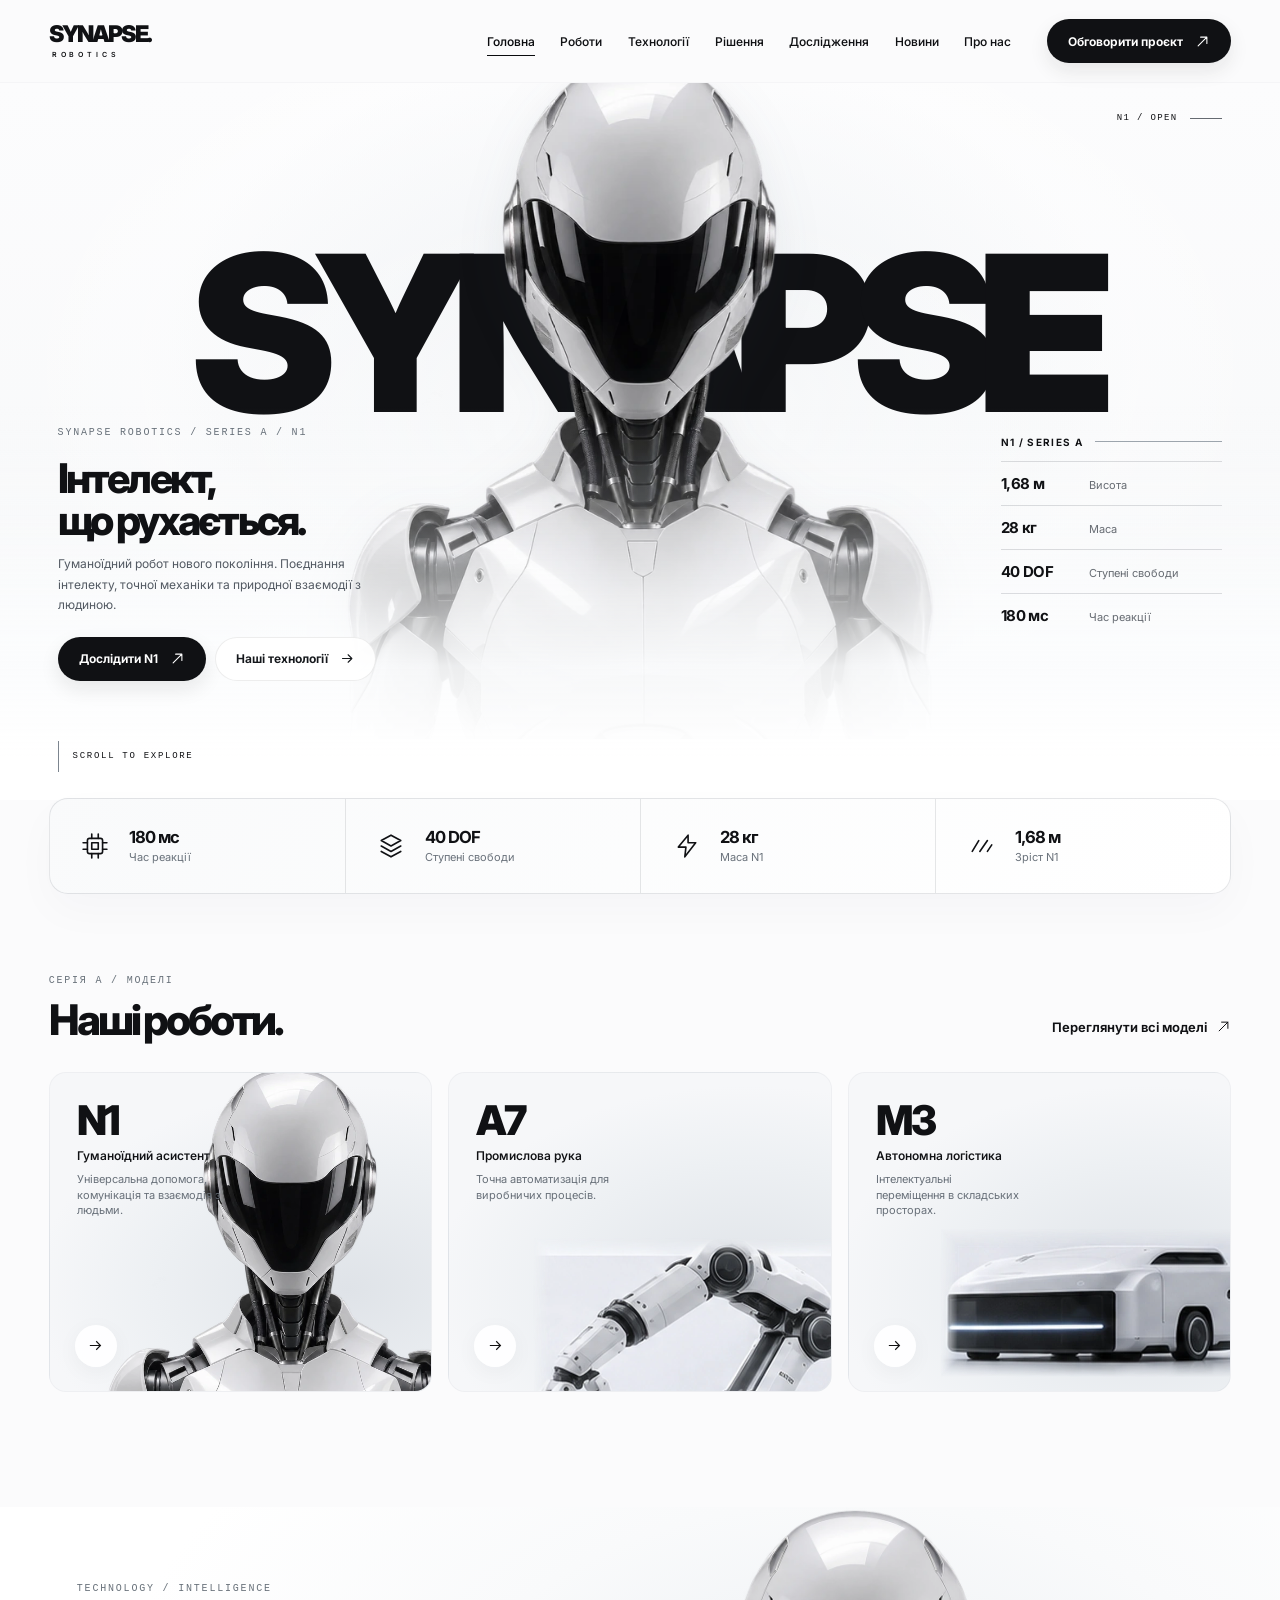
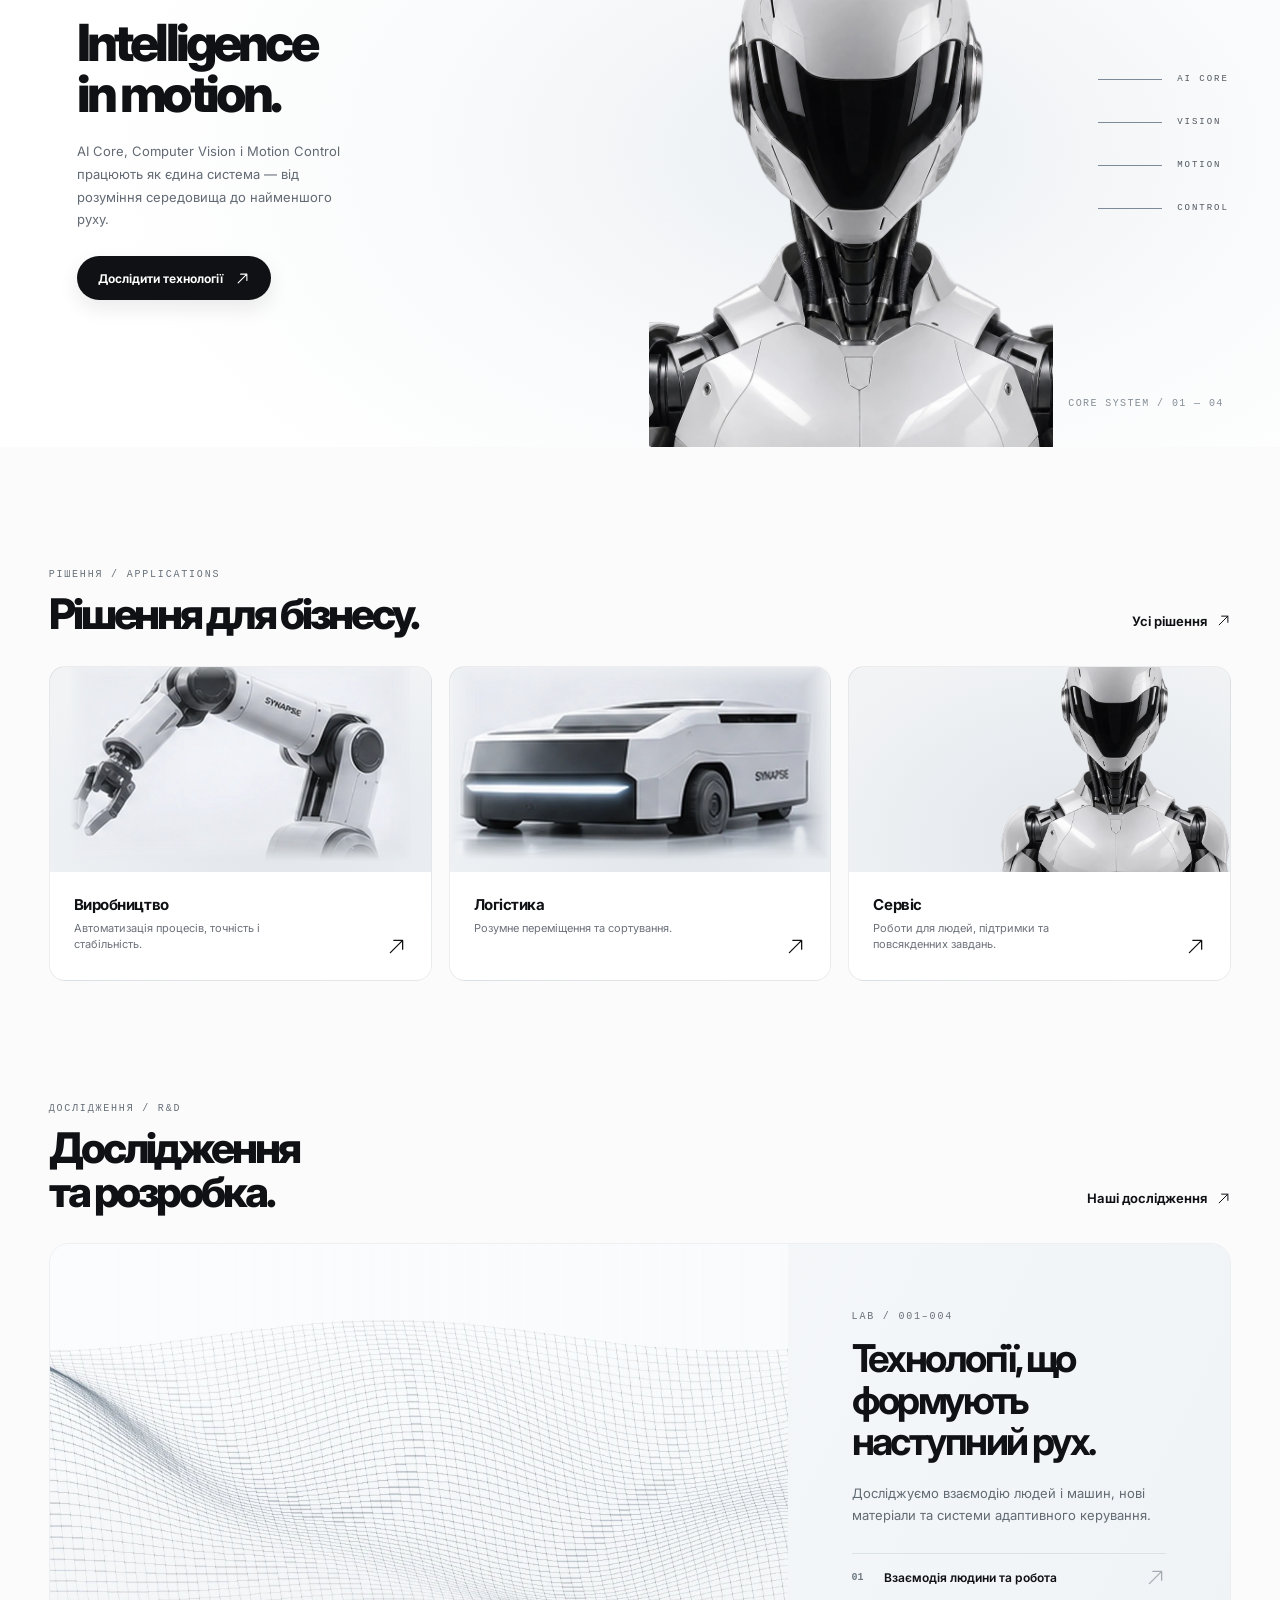
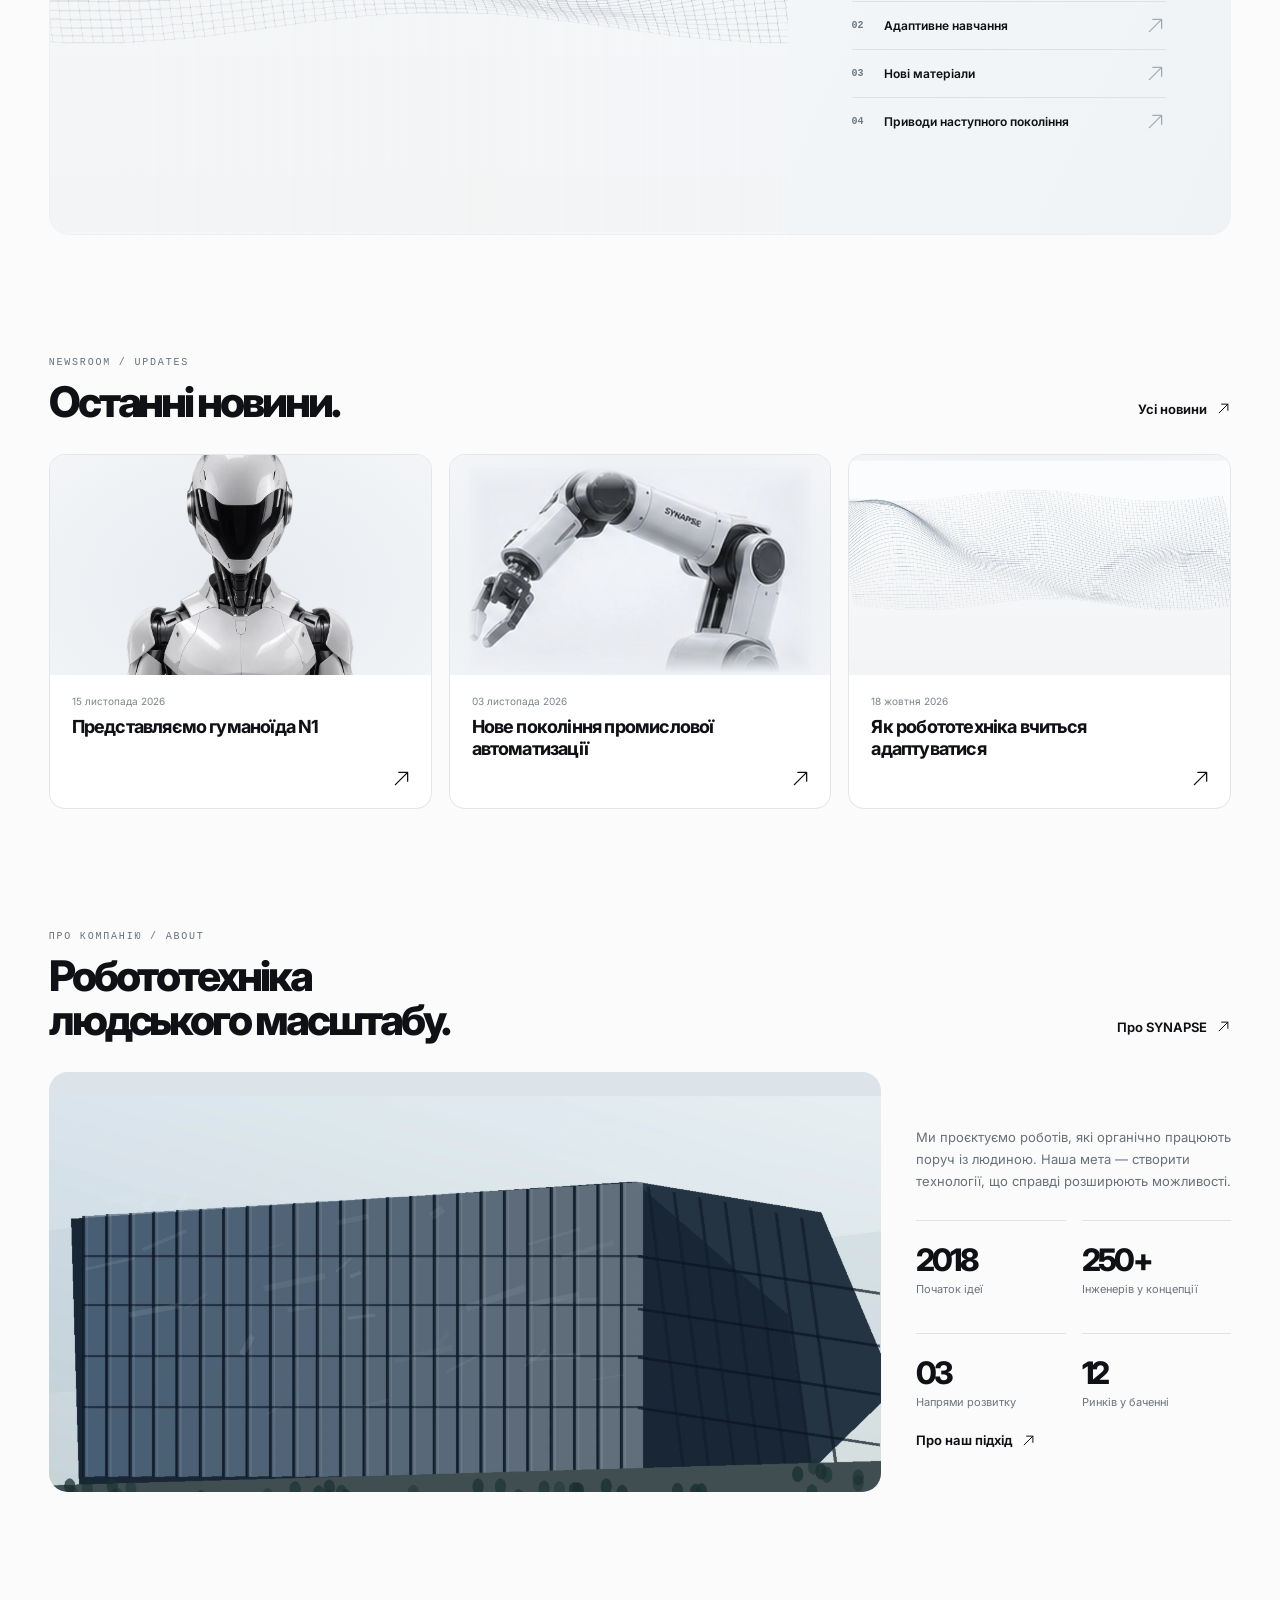
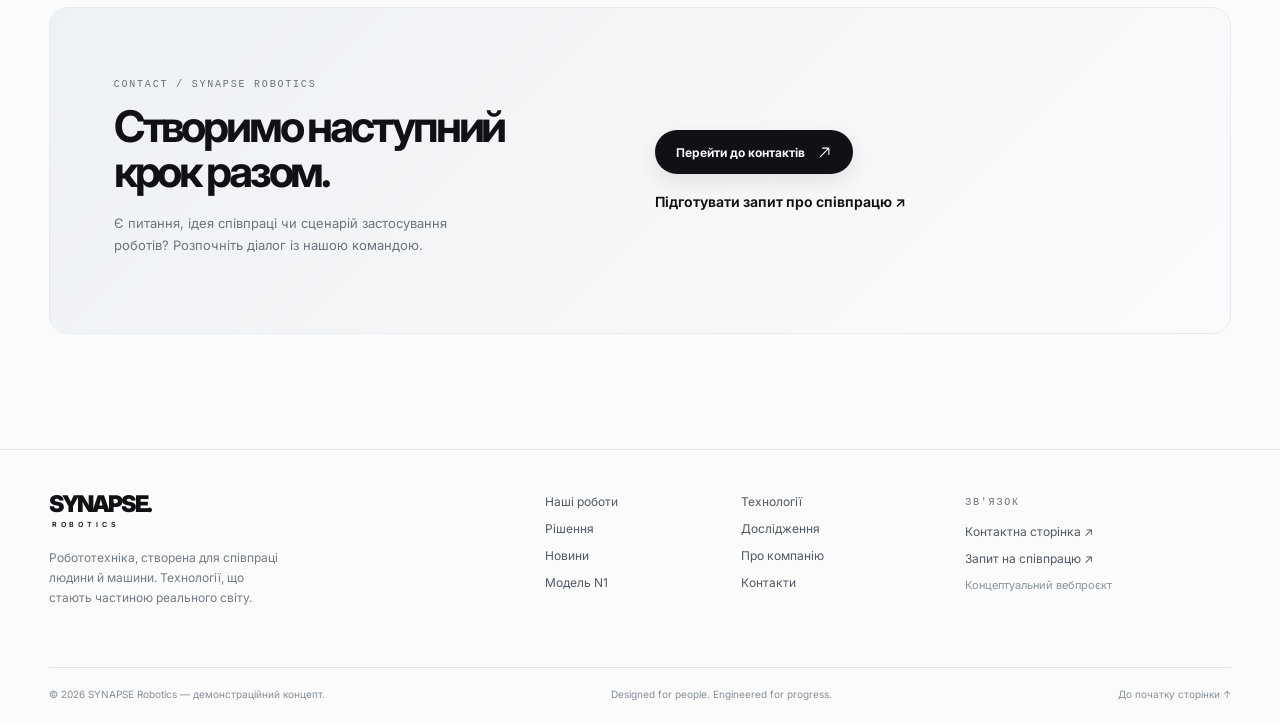
==== commit 304e66d5: "Site" ====
--- a/index.html
+++ b/index.html
@@ -362,7 +362,7 @@
                         </a>
                     </div>
                     <div aria-hidden="true" class="technology-showcase__image" data-reveal="visual">
-                        <img alt="" loading="lazy" src="assets/images/n1-mechanics.webp"/>
+                        <img alt="" loading="lazy" src="assets/images/n1-portrait.webp"/>
                     </div>
                     <div class="technology-showcase__labels">
                         <span>
--- a/assets/css/style.css
+++ b/assets/css/style.css
@@ -681,3 +681,35 @@
 
 /* A clear diagnosis when a local browser has JavaScript disabled. */
 .js-required { position:relative;z-index:400;padding:11px 18px;background:#13181d;color:#fff;text-align:center;font-size:12px; }
+
+/* v5 — automatic animations and smooth page navigation */
+.page-curtain { position:fixed; inset:0; z-index:9999; pointer-events:none; background:#fbfbfc; opacity:0; transition:opacity .44s cubic-bezier(.22,1,.36,1); }
+html.page-leaving .page-curtain, html.page-entering .page-curtain { opacity:1; }
+html.page-leaving body > :not(.page-curtain) { opacity:.55; transform:translateY(-14px); transition:opacity .44s ease,transform .44s cubic-bezier(.22,1,.36,1); }
+html.page-entering body > :not(.page-curtain) { opacity:.65; transform:translateY(12px); }
+
+/* N1 design image: keep the robot fully framed instead of cropped at the top. */
+.model-details__visual img { object-fit: contain; object-position: center center; padding: 24px 12px; }
+
+/* v8: N1 image framing and technology showcase crop fixes */
+.model-details__visual { min-height: 440px; display:flex; align-items:center; justify-content:center; }
+.model-details__visual img { width:100%; height:440px; object-fit:contain; object-position:center center; padding:20px 32px; transform:none !important; }
+.technology-showcase { min-height:520px; }
+.technology-showcase__image { top:0; bottom:0; right:8%; width:57%; height:100%; overflow:hidden; mask-image:linear-gradient(90deg,transparent 0%,#000 16%,#000 82%,transparent 100%); -webkit-mask-image:linear-gradient(90deg,transparent 0%,#000 16%,#000 82%,transparent 100%); }
+.technology-showcase__image img { width:100%; height:100%; object-fit:contain; object-position:center center; transform:none !important; filter:saturate(.75) contrast(1.04); }
+@media(max-width:900px) { .technology-showcase__image { width:85%; right:0; top:220px; height:340px; } .technology-showcase__image img { object-fit:contain; } }
+@media(max-width:600px) { .model-details__visual { min-height:320px; } .model-details__visual img { height:320px; padding:12px; } .technology-showcase__image { top:245px; height:290px; } }
+
+/* v9: Use the complete portrait asset, not the source image with a cropped head. */
+.model-details__visual { height: 460px; min-height:0; display:flex; align-items:center; justify-content:center; overflow:hidden; }
+.model-details__visual img { display:block; width:auto; max-width:100%; height:100%; max-height:100%; padding:14px 20px 0; object-fit:contain; object-position:center center; transform:none!important; }
+.technology-showcase { min-height:540px; }
+.technology-showcase__image { top:0; bottom:0; right:9%; width:49%; height:100%; overflow:hidden; mask-image:none; -webkit-mask-image:none; }
+.technology-showcase__image img { width:100%; height:100%; object-fit:contain; object-position:center center; transform:none!important; filter:none; }
+@media(max-width:900px) { .technology-showcase__image { top:190px; right:0; width:70%; height:320px; } }
+@media(max-width:600px) { .model-details__visual { height:330px; } .model-details__visual img { height:100%; padding:10px 10px 0; } .technology-showcase__image { top:240px; right:0; width:100%; height:290px; } }
+
+/* v10 — compact interactive photo galleries */
+/* Single product image — no gallery controls. */
+.model-details__visual.single-photo { height:clamp(300px,32vw,450px); display:flex; align-items:center; justify-content:center; overflow:hidden; border-radius:18px; background:linear-gradient(140deg,#f2f5f7,#fafbfc); }
+.model-details__visual.single-photo img { width:100%; height:100%; object-fit:contain; object-position:center; }
